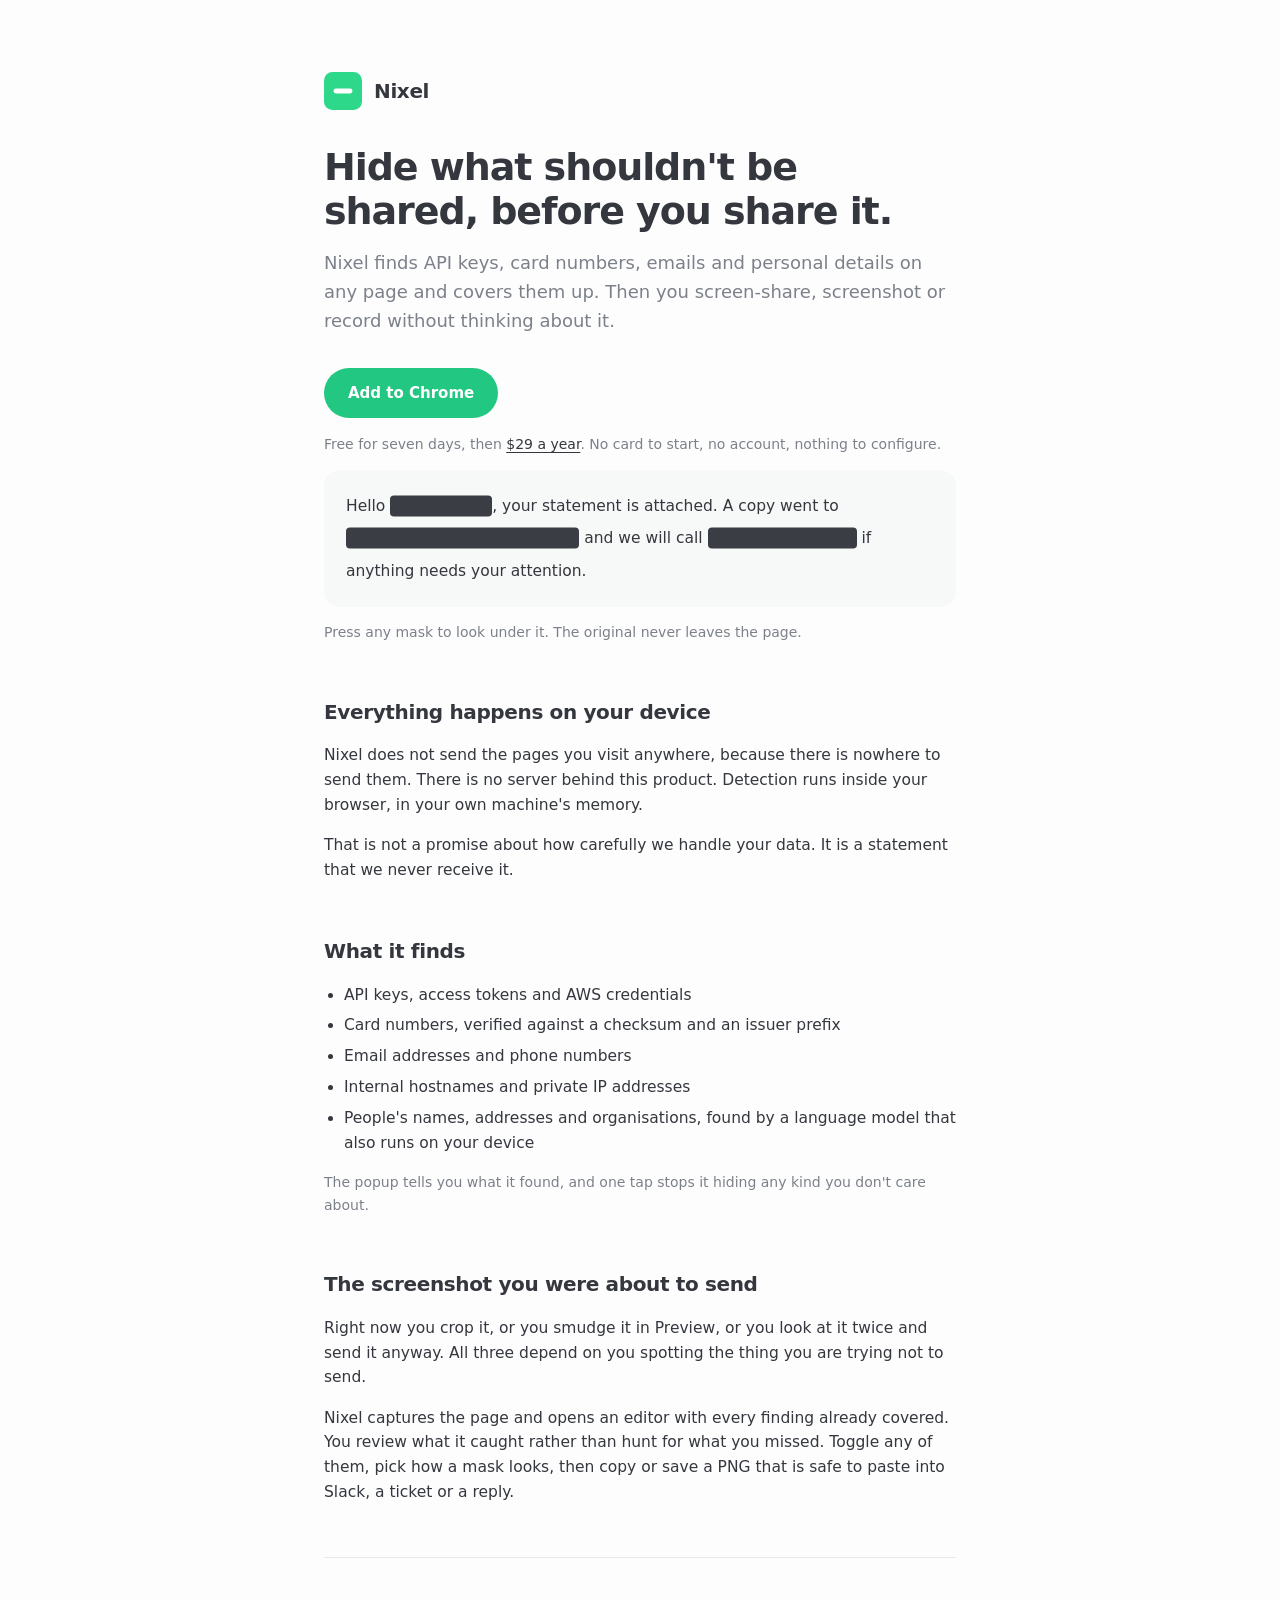
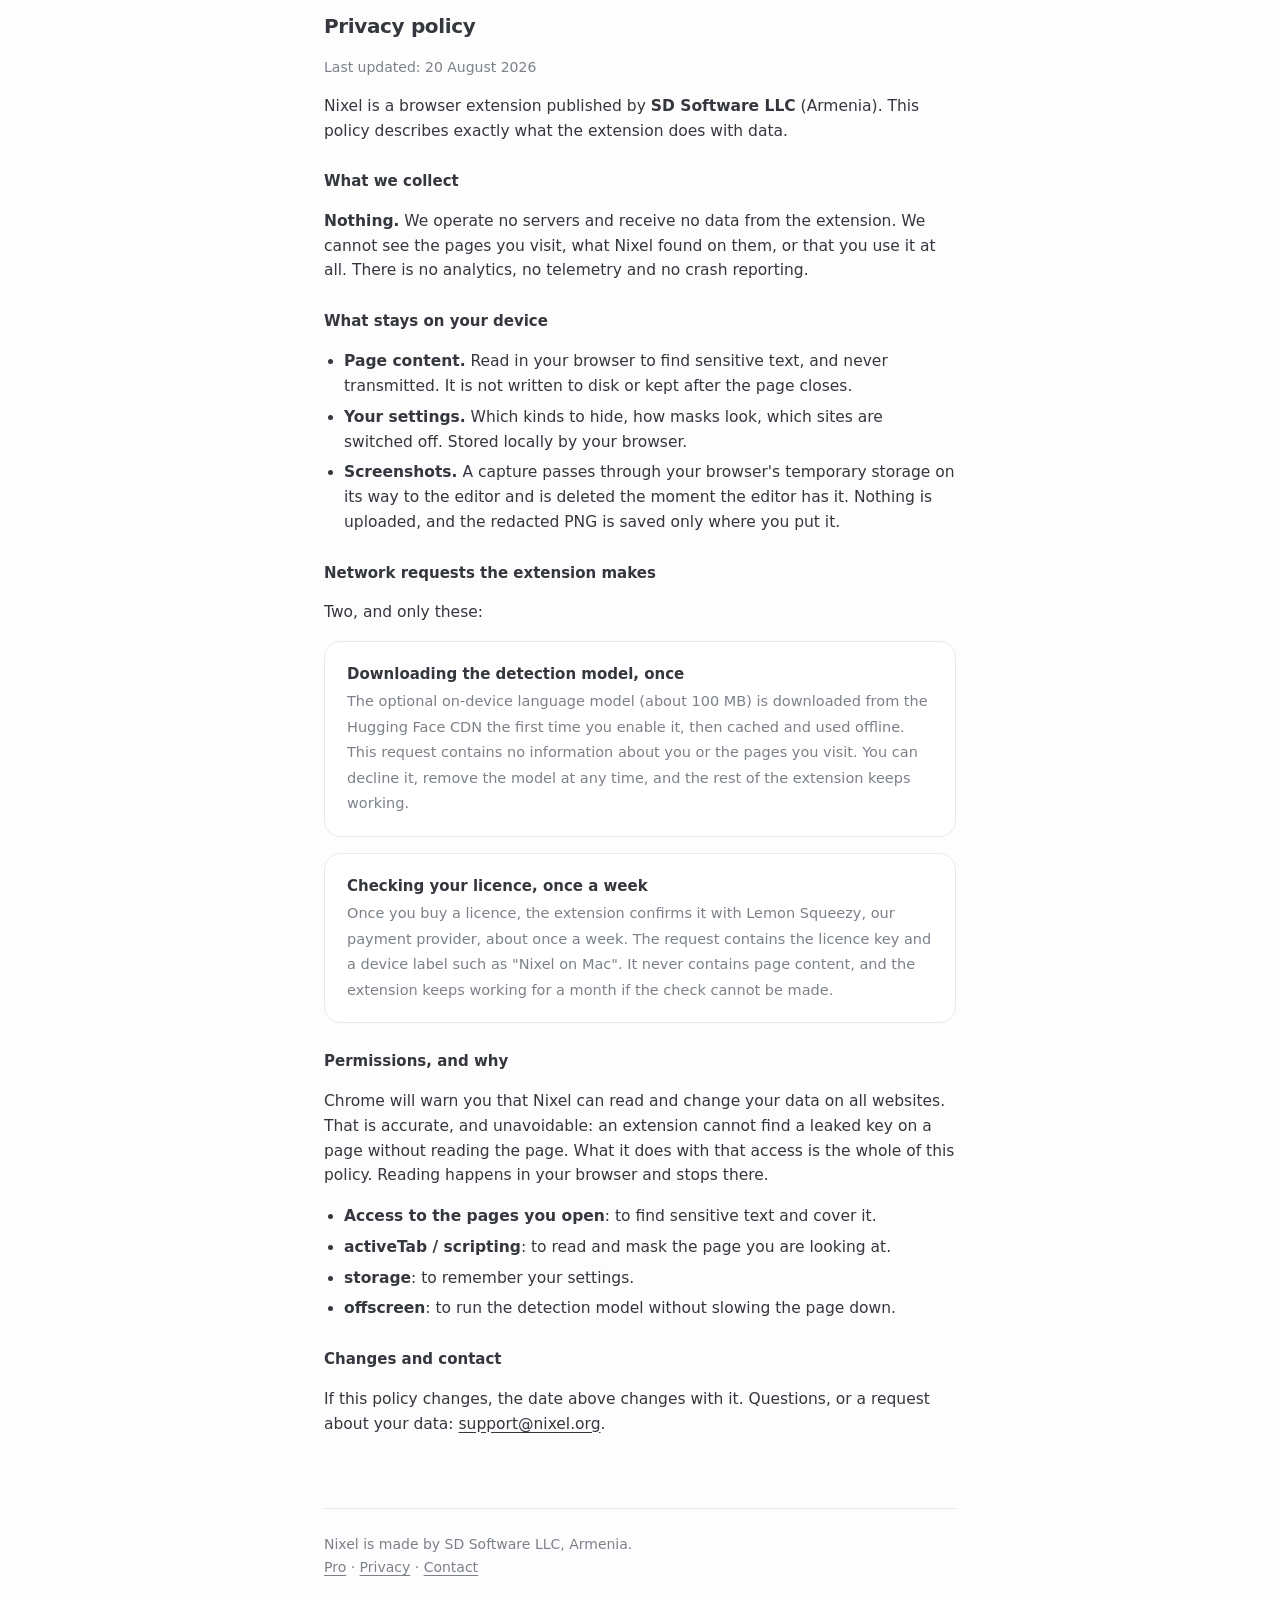
==== index.html @ b170f1ad "Replace the demo identity with values that cannot be anyone" ====
<!doctype html>
<html lang="en">
<head>
<meta charset="utf-8" />
<meta name="viewport" content="width=device-width, initial-scale=1" />
<title>Nixel: hide what shouldn't be shared</title>
<meta name="description" content="Nixel finds API keys, card numbers and personal details on any page and hides them before you share your screen. Everything runs on your own device." />
<link rel="icon" href="data:image/svg+xml,%3Csvg xmlns='http://www.w3.org/2000/svg' viewBox='0 0 1024 1024'%3E%3Crect width='1024' height='1024' rx='229' fill='%232ED88A'/%3E%3Crect x='256' y='446' width='512' height='133' rx='66' fill='%23FCFDFD'/%3E%3C/svg%3E" />
<style>
  :root {
    color-scheme: light dark;
    --page:#fdfdfe; --card:#fff; --inset:#f7f8f8; --text:#34373d; --muted:#7c8189;
    --hair:#e8e9eb; --green:#22c782; --mask:#3a3d44;
    --font:-apple-system,"SF Pro Text",system-ui,"Helvetica Neue",Helvetica,sans-serif;
  }
  @media (prefers-color-scheme: dark) {
    :root { --page:#1b1d21; --card:#22252a; --inset:#1b1e22; --text:#e9eaec;
            --muted:#9a9ea5; --hair:#383c42; --green:#2ed88a; --mask:#d9dbde; }
  }
  * { box-sizing: border-box; }
  body {
    margin:0; background:var(--page); color:var(--text); font-family:var(--font);
    -webkit-font-smoothing:antialiased; line-height:1.6;
  }
  .wrap { max-width:680px; margin:0 auto; padding:0 24px; }
  header { padding:72px 0 8px; display:flex; align-items:center; gap:12px; }
  header svg { width:38px; height:38px; display:block; }
  header b { font-size:20px; font-weight:600; letter-spacing:-.018em; }
  h1 { font-size:38px; line-height:1.15; font-weight:600; letter-spacing:-.028em;
       margin:28px 0 16px; text-wrap:balance; }
  .lede { font-size:18px; color:var(--muted); margin:0 0 32px; text-wrap:pretty; }
  h2 { font-size:20px; font-weight:600; letter-spacing:-.018em; margin:52px 0 14px; }
  h3 { font-size:15px; font-weight:600; margin:26px 0 6px; }
  p, li { font-size:15.5px; }
  ul { padding-left:20px; }
  li { margin:6px 0; }
  a { color:var(--text); text-underline-offset:3px; }
  .cta {
    display:inline-block; padding:13px 24px; border-radius:999px; background:var(--green);
    color:#fff; font-weight:600; font-size:15px; text-decoration:none;
  }
  .quiet { font-size:14px; color:var(--muted); }
  .demo {
    padding:20px 22px; border-radius:16px; background:var(--inset); font-size:15.5px;
    line-height:2.1; margin:8px 0 4px;
  }
  .m { position:relative; display:inline-block; }
  .m i { position:absolute; left:0; right:0; top:50%; height:1.35em;
         transform:translateY(-50%); border-radius:4px; background:var(--mask); }
  .card {
    border:1px solid var(--hair); border-radius:16px; padding:20px 22px; margin:16px 0;
    background:var(--card);
  }
  .card b { display:block; font-size:15px; font-weight:600; margin-bottom:2px; }
  .card span { font-size:14.5px; color:var(--muted); }
  footer { margin:72px 0 56px; padding-top:24px; border-top:1px solid var(--hair);
           font-size:14px; color:var(--muted); }
  footer a { color:var(--muted); }
  hr { border:0; border-top:1px solid var(--hair); margin:52px 0; }
</style>
</head>
<body>
<div class="wrap">

  <header>
    <svg viewBox="0 0 1024 1024" aria-hidden="true">
      <rect width="1024" height="1024" rx="229" fill="#2ED88A"/>
      <rect x="256" y="446" width="512" height="133" rx="66" fill="#FCFDFD"/>
    </svg>
    <b>Nixel</b>
  </header>

  <h1>Hide what shouldn't be shared, before you share it.</h1>
  <p class="lede">
    Nixel finds API keys, card numbers, emails and personal details on any page
    and covers them up. Then you screen-share, screenshot or record
    without thinking about it.
  </p>

  <p><a class="cta" href="#">Add to Chrome</a></p>
  <p class="quiet">
    Free for seven days, then <a href="/pro">$29 a year</a>. No card to start,
    no account, nothing to configure.
  </p>

  <div class="demo">
    Hello <span class="m">Helen Brandt<i></i></span>, your statement is attached.
    A copy went to <span class="m">h.brandt@acme-labs.example<i></i></span> and we
    will call <span class="m">+1 (415) 555-0137<i></i></span> if anything needs
    your attention.
  </div>
  <p class="quiet">Press any mask to look under it. The original never leaves the page.</p>

  <h2>Everything happens on your device</h2>
  <p>
    Nixel does not send the pages you visit anywhere, because there is nowhere to send them. There is no server behind
    this product. Detection runs inside your browser, in your own machine's memory.
  </p>
  <p>
    That is not a promise about how carefully we handle your data. It is a
    statement that we never receive it.
  </p>

  <h2>What it finds</h2>
  <ul>
    <li>API keys, access tokens and AWS credentials</li>
    <li>Card numbers, verified against a checksum and an issuer prefix</li>
    <li>Email addresses and phone numbers</li>
    <li>Internal hostnames and private IP addresses</li>
    <li>People's names, addresses and organisations, found by a language model that
        also runs on your device</li>
  </ul>
  <p class="quiet">
    The popup tells you what it found, and one tap stops it hiding any kind you
    don't care about.
  </p>

  <h2>The screenshot you were about to send</h2>
  <p>
    Right now you crop it, or you smudge it in Preview, or you look at it twice
    and send it anyway. All three depend on you spotting the thing you are trying
    not to send.
  </p>
  <p>
    Nixel captures the page and opens an editor with every finding already
    covered. You review what it caught rather than hunt for what you missed.
    Toggle any of them, pick how a mask looks, then copy or save a PNG that is
    safe to paste into Slack, a ticket or a reply.
  </p>

  <hr />

  <h2 id="privacy">Privacy policy</h2>
  <p class="quiet">Last updated: 20 August 2026</p>

  <p>
    Nixel is a browser extension published by <b>SD Software LLC</b> (Armenia).
    This policy describes exactly what the extension does with data.
  </p>

  <h3>What we collect</h3>
  <p><b>Nothing.</b> We operate no servers and receive no data from the extension.
  We cannot see the pages you visit, what Nixel found on them, or that you use it
  at all. There is no analytics, no telemetry and no crash reporting.</p>

  <h3>What stays on your device</h3>
  <ul>
    <li><b>Page content.</b> Read in your browser to find sensitive text, and
      never transmitted. It is not written to disk or kept after the page closes.</li>
    <li><b>Your settings.</b> Which kinds to hide, how masks look, which sites are
      switched off. Stored locally by your browser.</li>
    <li><b>Screenshots.</b> A capture passes through your browser's temporary
      storage on its way to the editor and is deleted the moment the editor has
      it. Nothing is uploaded, and the redacted PNG is saved only where you
      put it.</li>
  </ul>

  <h3>Network requests the extension makes</h3>
  <p>Two, and only these:</p>
  <div class="card">
    <b>Downloading the detection model, once</b>
    <span>
      The optional on-device language model (about 100 MB) is downloaded from the
      Hugging Face CDN the first time you enable it, then cached and used offline.
      This request contains no information about you or the pages you visit. You
      can decline it, remove the model at any time, and the rest of the extension
      keeps working.
    </span>
  </div>

  <div class="card">
    <b>Checking your licence, once a week</b>
    <span>
      Once you buy a licence, the extension confirms it with Lemon Squeezy, our
      payment provider, about once a week. The request contains the licence key
      and a device label such as "Nixel on Mac". It never contains page content,
      and the extension keeps working for a month if the check cannot be made.
    </span>
  </div>

  <h3>Permissions, and why</h3>
  <p>
    Chrome will warn you that Nixel can read and change your data on all
    websites. That is accurate, and unavoidable: an extension cannot find a
    leaked key on a page without reading the page. What it does with that access
    is the whole of this policy. Reading happens in your browser and stops there.
  </p>
  <ul>
    <li><b>Access to the pages you open</b>: to find sensitive text and cover it.</li>
    <li><b>activeTab / scripting</b>: to read and mask the page you are looking at.</li>
    <li><b>storage</b>: to remember your settings.</li>
    <li><b>offscreen</b>: to run the detection model without slowing the page down.</li>
  </ul>

  <h3>Changes and contact</h3>
  <p>
    If this policy changes, the date above changes with it. Questions, or a
    request about your data:
    <a href="mailto:support@nixel.org">support@nixel.org</a>.
  </p>

  <footer>
    Nixel is made by SD Software LLC, Armenia.<br />
    <a href="/pro">Pro</a> · <a href="#privacy">Privacy</a> · <a href="mailto:support@nixel.org">Contact</a>
  </footer>

</div>
</body>
</html>
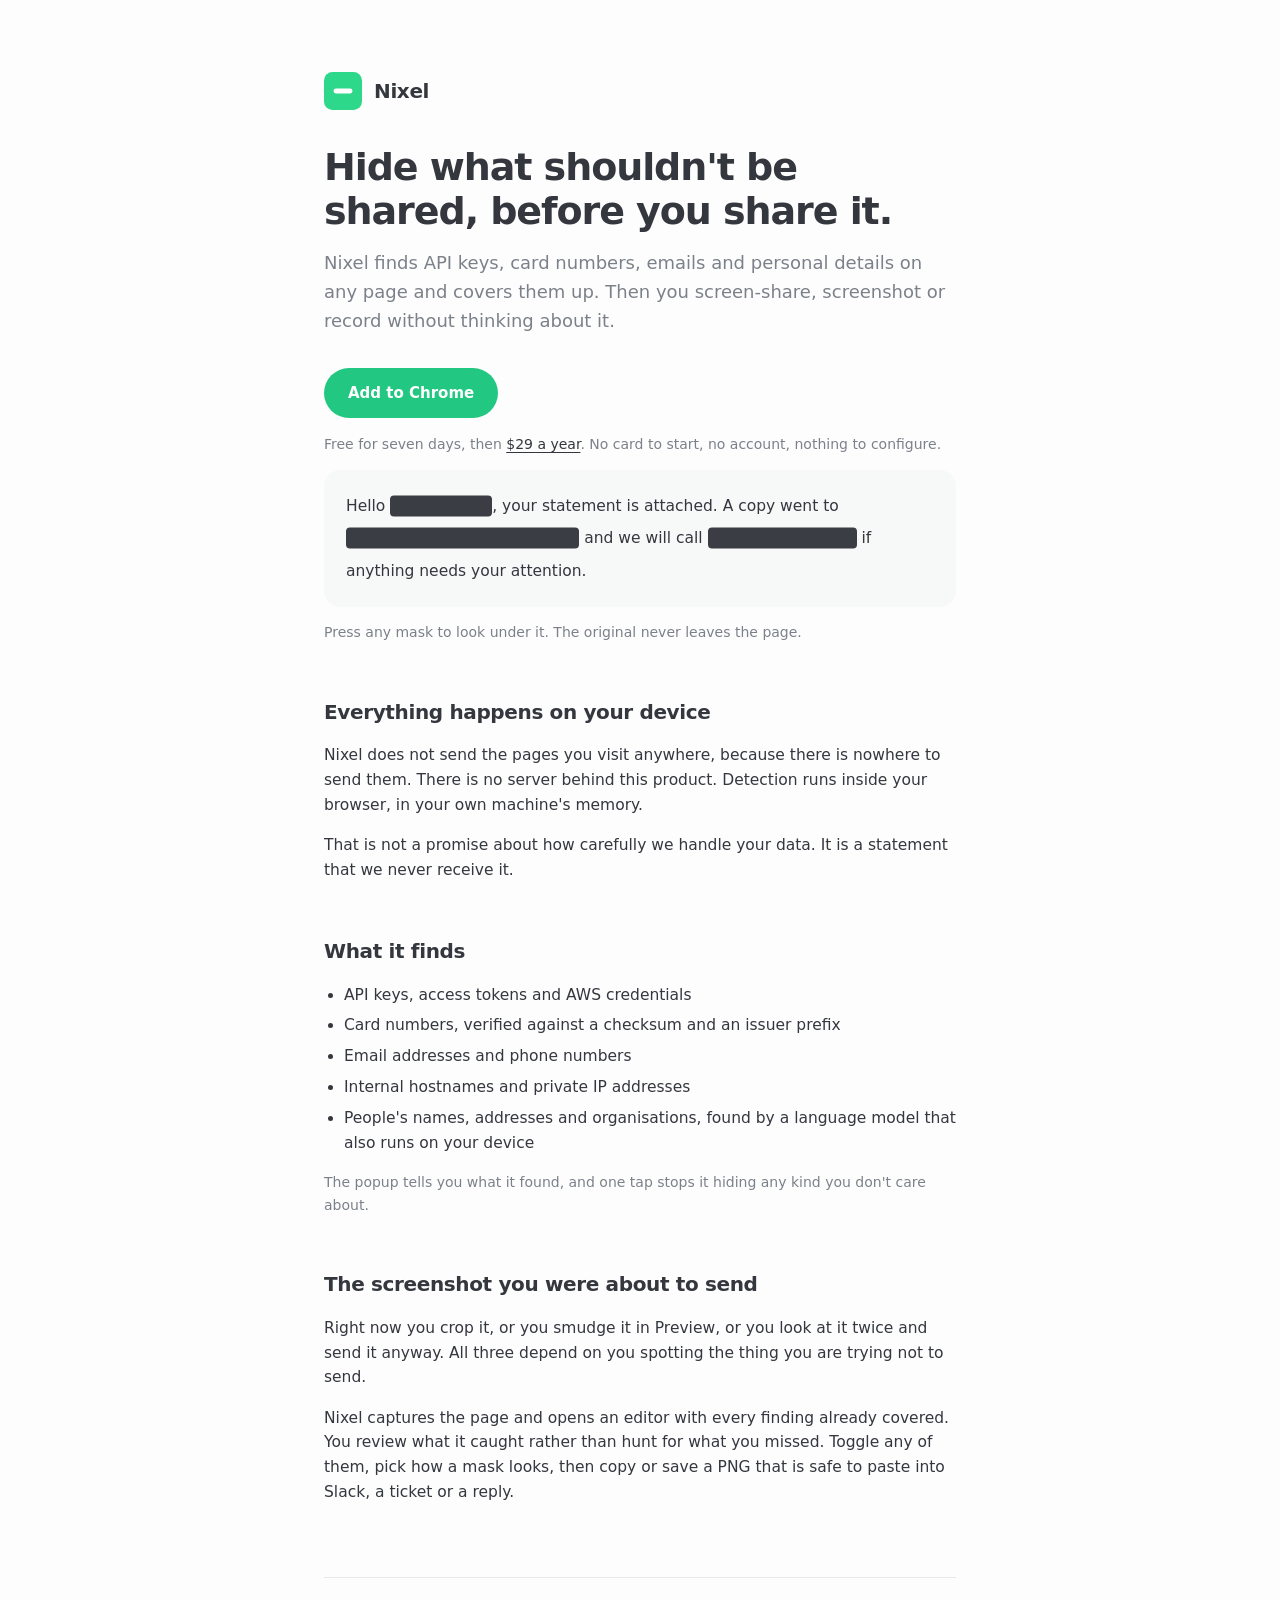
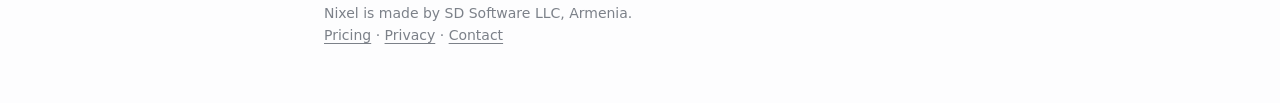
==== commit 4c622527: "Rewrite privacy policy for GDPR, link /privacy everywhere" ====
--- a/index.html
+++ b/index.html
@@ -30,7 +30,6 @@
        margin:28px 0 16px; text-wrap:balance; }
   .lede { font-size:18px; color:var(--muted); margin:0 0 32px; text-wrap:pretty; }
   h2 { font-size:20px; font-weight:600; letter-spacing:-.018em; margin:52px 0 14px; }
-  h3 { font-size:15px; font-weight:600; margin:26px 0 6px; }
   p, li { font-size:15.5px; }
   ul { padding-left:20px; }
   li { margin:6px 0; }
@@ -47,16 +46,9 @@
   .m { position:relative; display:inline-block; }
   .m i { position:absolute; left:0; right:0; top:50%; height:1.35em;
          transform:translateY(-50%); border-radius:4px; background:var(--mask); }
-  .card {
-    border:1px solid var(--hair); border-radius:16px; padding:20px 22px; margin:16px 0;
-    background:var(--card);
-  }
-  .card b { display:block; font-size:15px; font-weight:600; margin-bottom:2px; }
-  .card span { font-size:14.5px; color:var(--muted); }
   footer { margin:72px 0 56px; padding-top:24px; border-top:1px solid var(--hair);
            font-size:14px; color:var(--muted); }
   footer a { color:var(--muted); }
-  hr { border:0; border-top:1px solid var(--hair); margin:52px 0; }
 </style>
 </head>
 <body>
@@ -128,80 +120,9 @@
     safe to paste into Slack, a ticket or a reply.
   </p>
 
-  <hr />
-
-  <h2 id="privacy">Privacy policy</h2>
-  <p class="quiet">Last updated: 20 August 2026</p>
-
-  <p>
-    Nixel is a browser extension published by <b>SD Software LLC</b> (Armenia).
-    This policy describes exactly what the extension does with data.
-  </p>
-
-  <h3>What we collect</h3>
-  <p><b>Nothing.</b> We operate no servers and receive no data from the extension.
-  We cannot see the pages you visit, what Nixel found on them, or that you use it
-  at all. There is no analytics, no telemetry and no crash reporting.</p>
-
-  <h3>What stays on your device</h3>
-  <ul>
-    <li><b>Page content.</b> Read in your browser to find sensitive text, and
-      never transmitted. It is not written to disk or kept after the page closes.</li>
-    <li><b>Your settings.</b> Which kinds to hide, how masks look, which sites are
-      switched off. Stored locally by your browser.</li>
-    <li><b>Screenshots.</b> A capture passes through your browser's temporary
-      storage on its way to the editor and is deleted the moment the editor has
-      it. Nothing is uploaded, and the redacted PNG is saved only where you
-      put it.</li>
-  </ul>
-
-  <h3>Network requests the extension makes</h3>
-  <p>Two, and only these:</p>
-  <div class="card">
-    <b>Downloading the detection model, once</b>
-    <span>
-      The optional on-device language model (about 100 MB) is downloaded from the
-      Hugging Face CDN the first time you enable it, then cached and used offline.
-      This request contains no information about you or the pages you visit. You
-      can decline it, remove the model at any time, and the rest of the extension
-      keeps working.
-    </span>
-  </div>
-
-  <div class="card">
-    <b>Checking your licence, once a week</b>
-    <span>
-      Once you buy a licence, the extension confirms it with Lemon Squeezy, our
-      payment provider, about once a week. The request contains the licence key
-      and a device label such as "Nixel on Mac". It never contains page content,
-      and the extension keeps working for a month if the check cannot be made.
-    </span>
-  </div>
-
-  <h3>Permissions, and why</h3>
-  <p>
-    Chrome will warn you that Nixel can read and change your data on all
-    websites. That is accurate, and unavoidable: an extension cannot find a
-    leaked key on a page without reading the page. What it does with that access
-    is the whole of this policy. Reading happens in your browser and stops there.
-  </p>
-  <ul>
-    <li><b>Access to the pages you open</b>: to find sensitive text and cover it.</li>
-    <li><b>activeTab / scripting</b>: to read and mask the page you are looking at.</li>
-    <li><b>storage</b>: to remember your settings.</li>
-    <li><b>offscreen</b>: to run the detection model without slowing the page down.</li>
-  </ul>
-
-  <h3>Changes and contact</h3>
-  <p>
-    If this policy changes, the date above changes with it. Questions, or a
-    request about your data:
-    <a href="mailto:support@nixel.org">support@nixel.org</a>.
-  </p>
-
   <footer>
     Nixel is made by SD Software LLC, Armenia.<br />
-    <a href="/pro">Pro</a> · <a href="#privacy">Privacy</a> · <a href="mailto:support@nixel.org">Contact</a>
+    <a href="/pro">Pricing</a> · <a href="/privacy">Privacy</a> · <a href="mailto:support@nixel.org">Contact</a>
   </footer>
 
 </div>
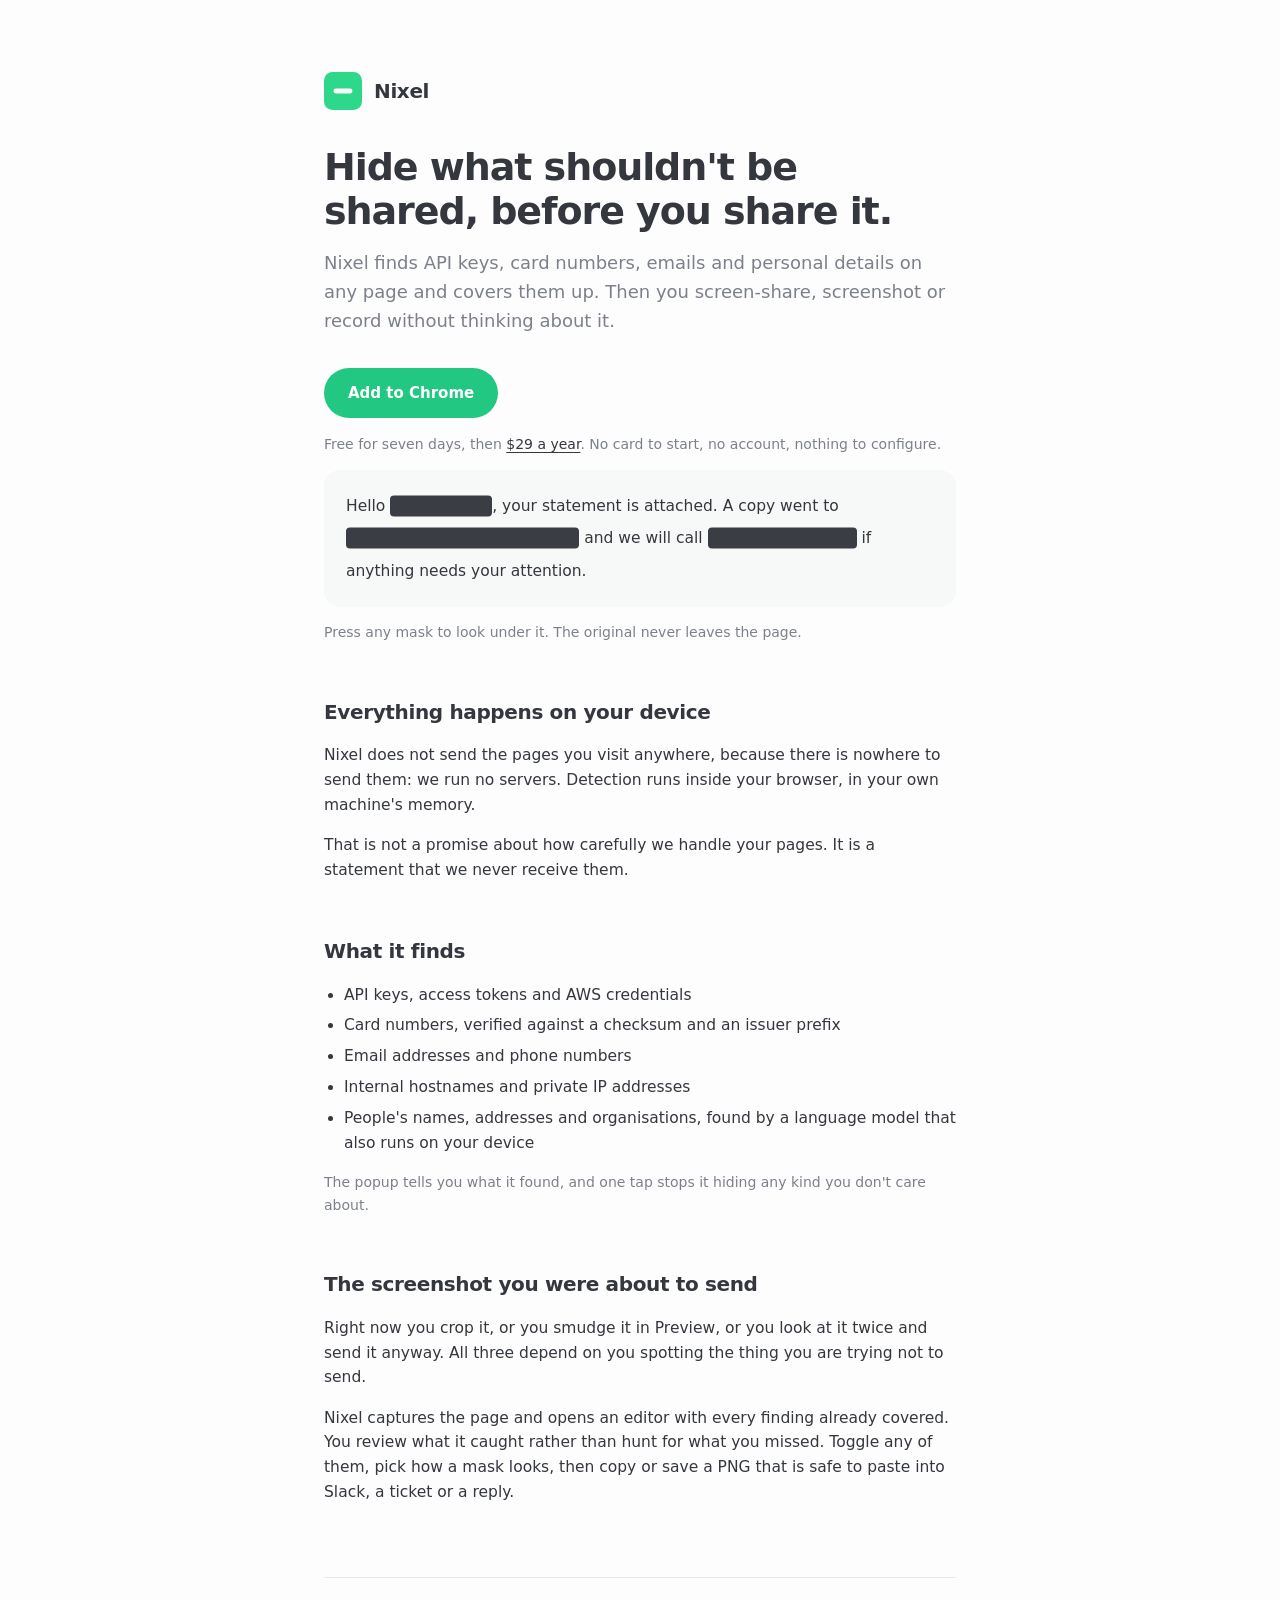
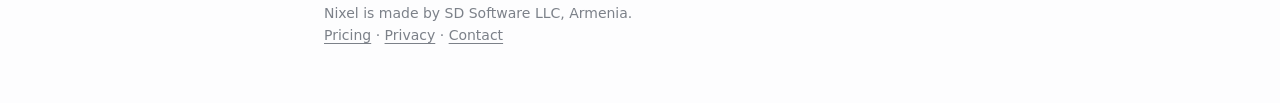
==== commit a535bfce: "Say what the no-server claim actually covers" ====
--- a/index.html
+++ b/index.html
@@ -43,9 +43,13 @@
     padding:20px 22px; border-radius:16px; background:var(--inset); font-size:15.5px;
     line-height:2.1; margin:8px 0 4px;
   }
-  .m { position:relative; display:inline-block; }
+  .m { position:relative; display:inline-block; cursor:pointer; border-radius:4px; }
   .m i { position:absolute; left:0; right:0; top:50%; height:1.35em;
-         transform:translateY(-50%); border-radius:4px; background:var(--mask); }
+         transform:translateY(-50%); border-radius:4px; background:var(--mask);
+         transition:opacity .18s; }
+  .m.open i { opacity:0; }
+  .m.open { box-shadow:0 1px 0 var(--green); }
+  .m:focus-visible { outline:2px solid var(--green); outline-offset:2px; }
   footer { margin:72px 0 56px; padding-top:24px; border-top:1px solid var(--hair);
            font-size:14px; color:var(--muted); }
   footer a { color:var(--muted); }
@@ -85,12 +89,13 @@
 
   <h2>Everything happens on your device</h2>
   <p>
-    Nixel does not send the pages you visit anywhere, because there is nowhere to send them. There is no server behind
-    this product. Detection runs inside your browser, in your own machine's memory.
+    Nixel does not send the pages you visit anywhere, because there is nowhere
+    to send them: we run no servers. Detection runs inside your browser, in your
+    own machine's memory.
   </p>
   <p>
-    That is not a promise about how carefully we handle your data. It is a
-    statement that we never receive it.
+    That is not a promise about how carefully we handle your pages. It is a
+    statement that we never receive them.
   </p>
 
   <h2>What it finds</h2>
@@ -126,5 +131,18 @@
   </footer>
 
 </div>
+<script>
+  // Press a mask to look under it, press again to cover it back up.
+  for (const m of document.querySelectorAll('.m')) {
+    m.tabIndex = 0;
+    m.setAttribute('role', 'button');
+    m.setAttribute('aria-pressed', 'false');
+    const flip = () => m.setAttribute('aria-pressed', m.classList.toggle('open'));
+    m.addEventListener('click', flip);
+    m.addEventListener('keydown', (e) => {
+      if (e.key === 'Enter' || e.key === ' ') { e.preventDefault(); flip(); }
+    });
+  }
+</script>
 </body>
 </html>
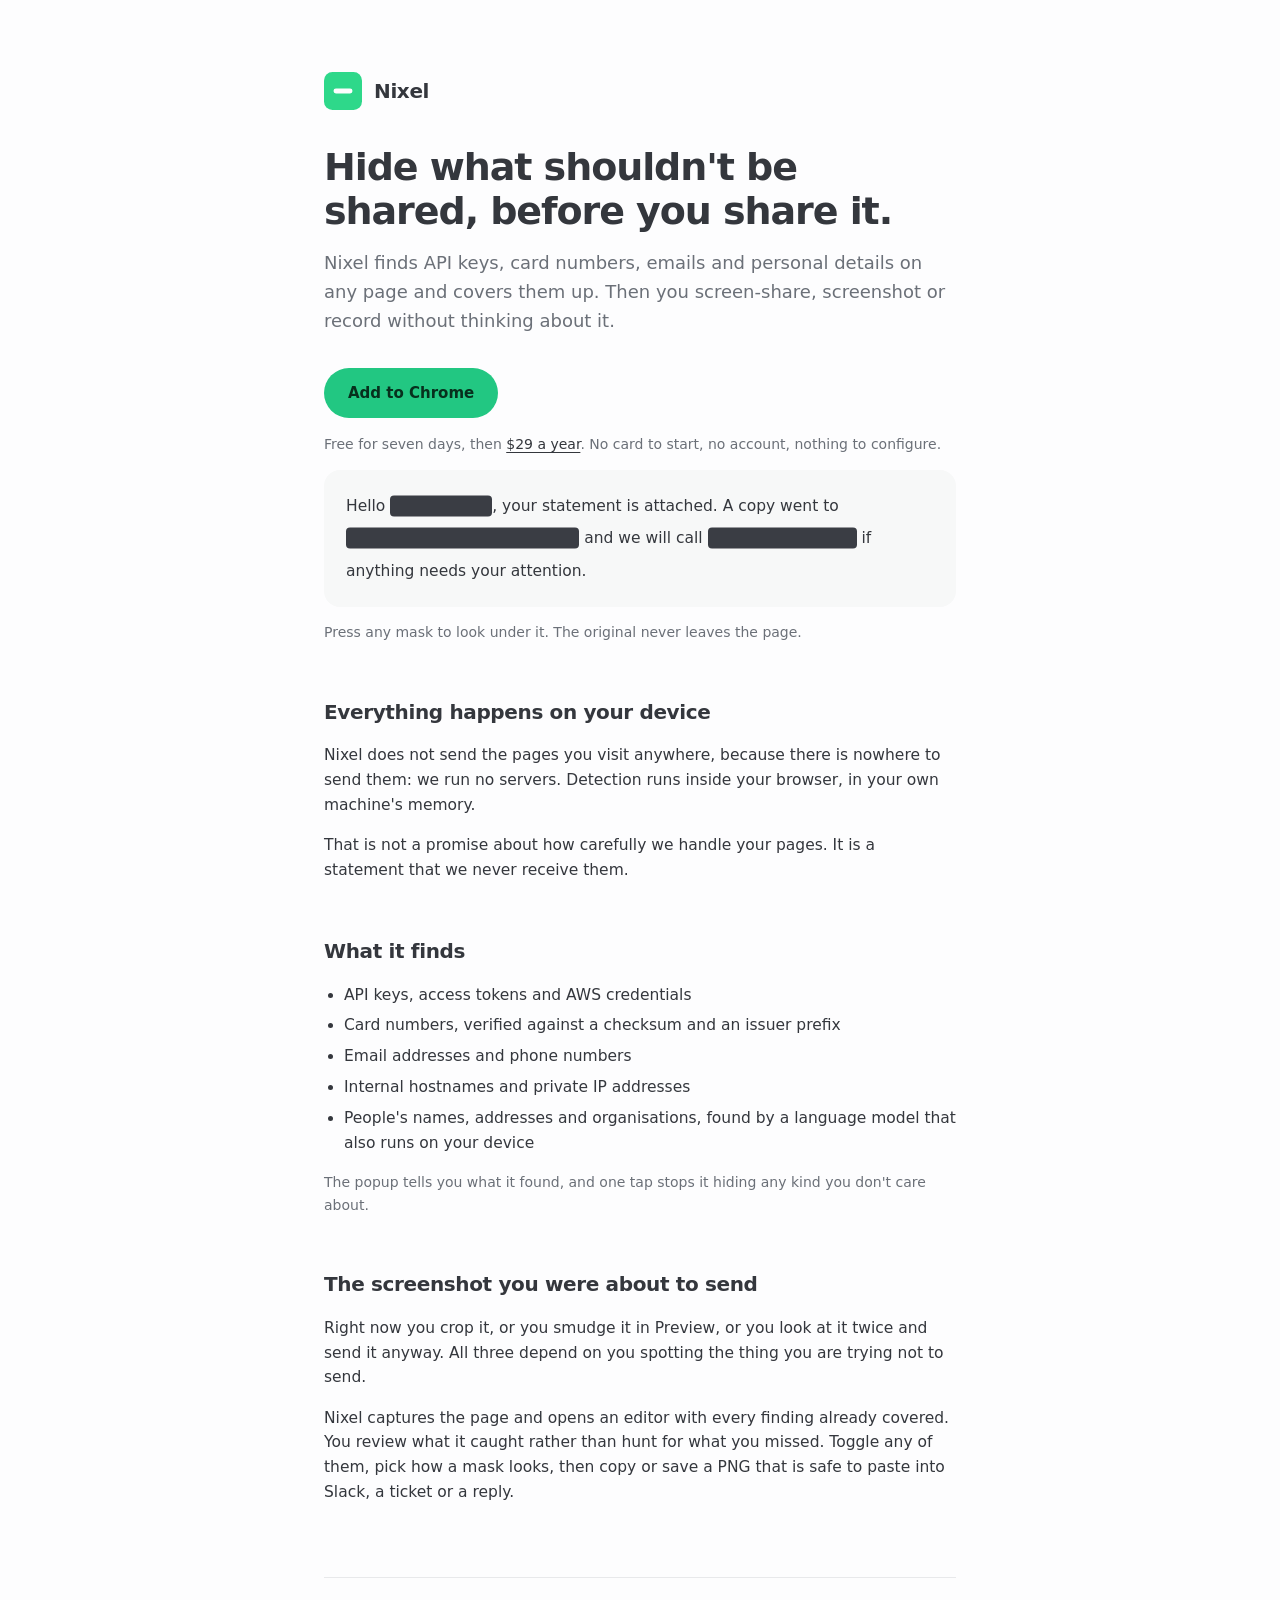
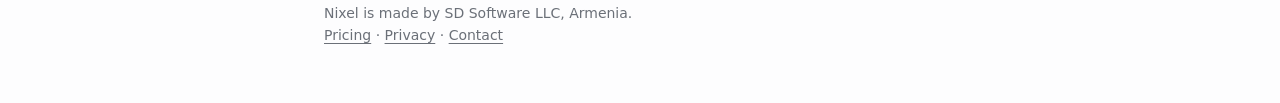
==== commit 4dc46cc8: "Raise text contrast to WCAG AA" ====
--- a/index.html
+++ b/index.html
@@ -9,7 +9,7 @@
 <style>
   :root {
     color-scheme: light dark;
-    --page:#fdfdfe; --card:#fff; --inset:#f7f8f8; --text:#34373d; --muted:#7c8189;
+    --page:#fdfdfe; --card:#fff; --inset:#f7f8f8; --text:#34373d; --muted:#6b7078;
     --hair:#e8e9eb; --green:#22c782; --mask:#3a3d44;
     --font:-apple-system,"SF Pro Text",system-ui,"Helvetica Neue",Helvetica,sans-serif;
   }
@@ -36,7 +36,7 @@
   a { color:var(--text); text-underline-offset:3px; }
   .cta {
     display:inline-block; padding:13px 24px; border-radius:999px; background:var(--green);
-    color:#fff; font-weight:600; font-size:15px; text-decoration:none;
+    color:#07301d; font-weight:600; font-size:15px; text-decoration:none;
   }
   .quiet { font-size:14px; color:var(--muted); }
   .demo {
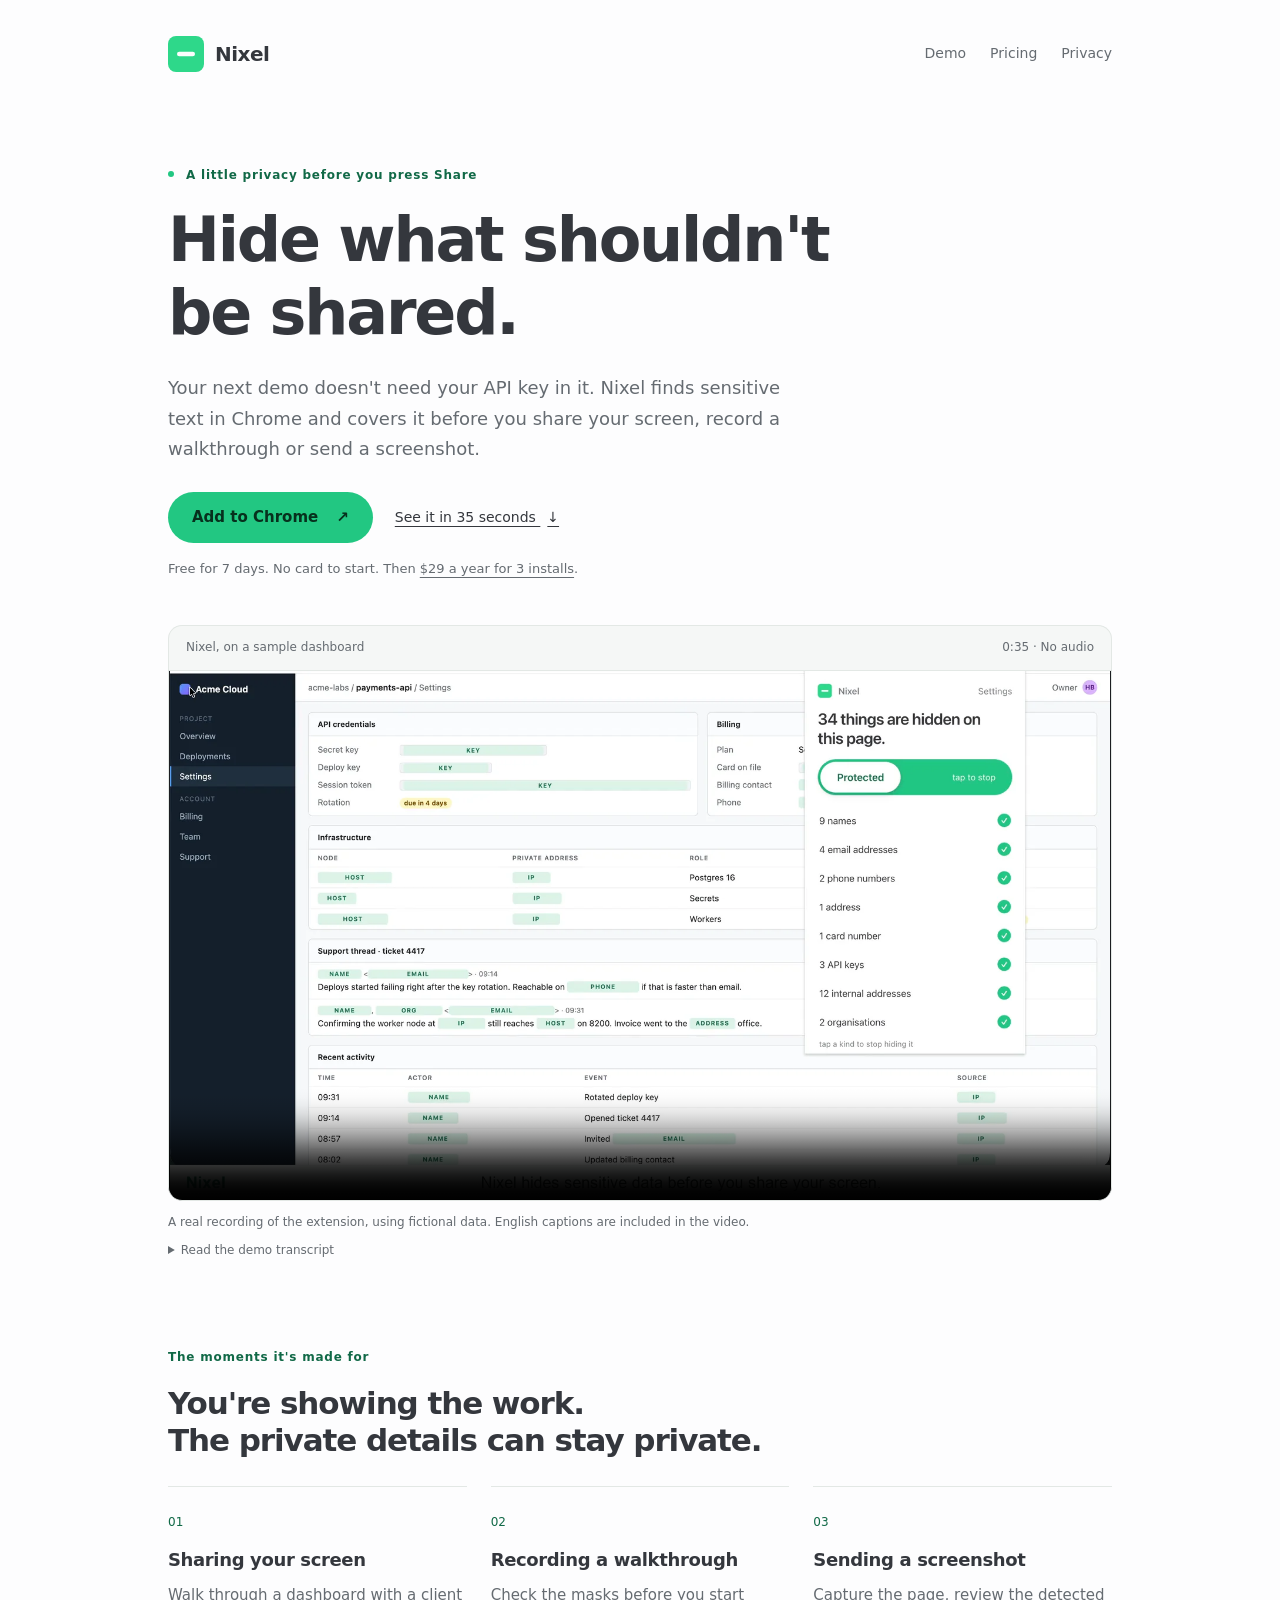
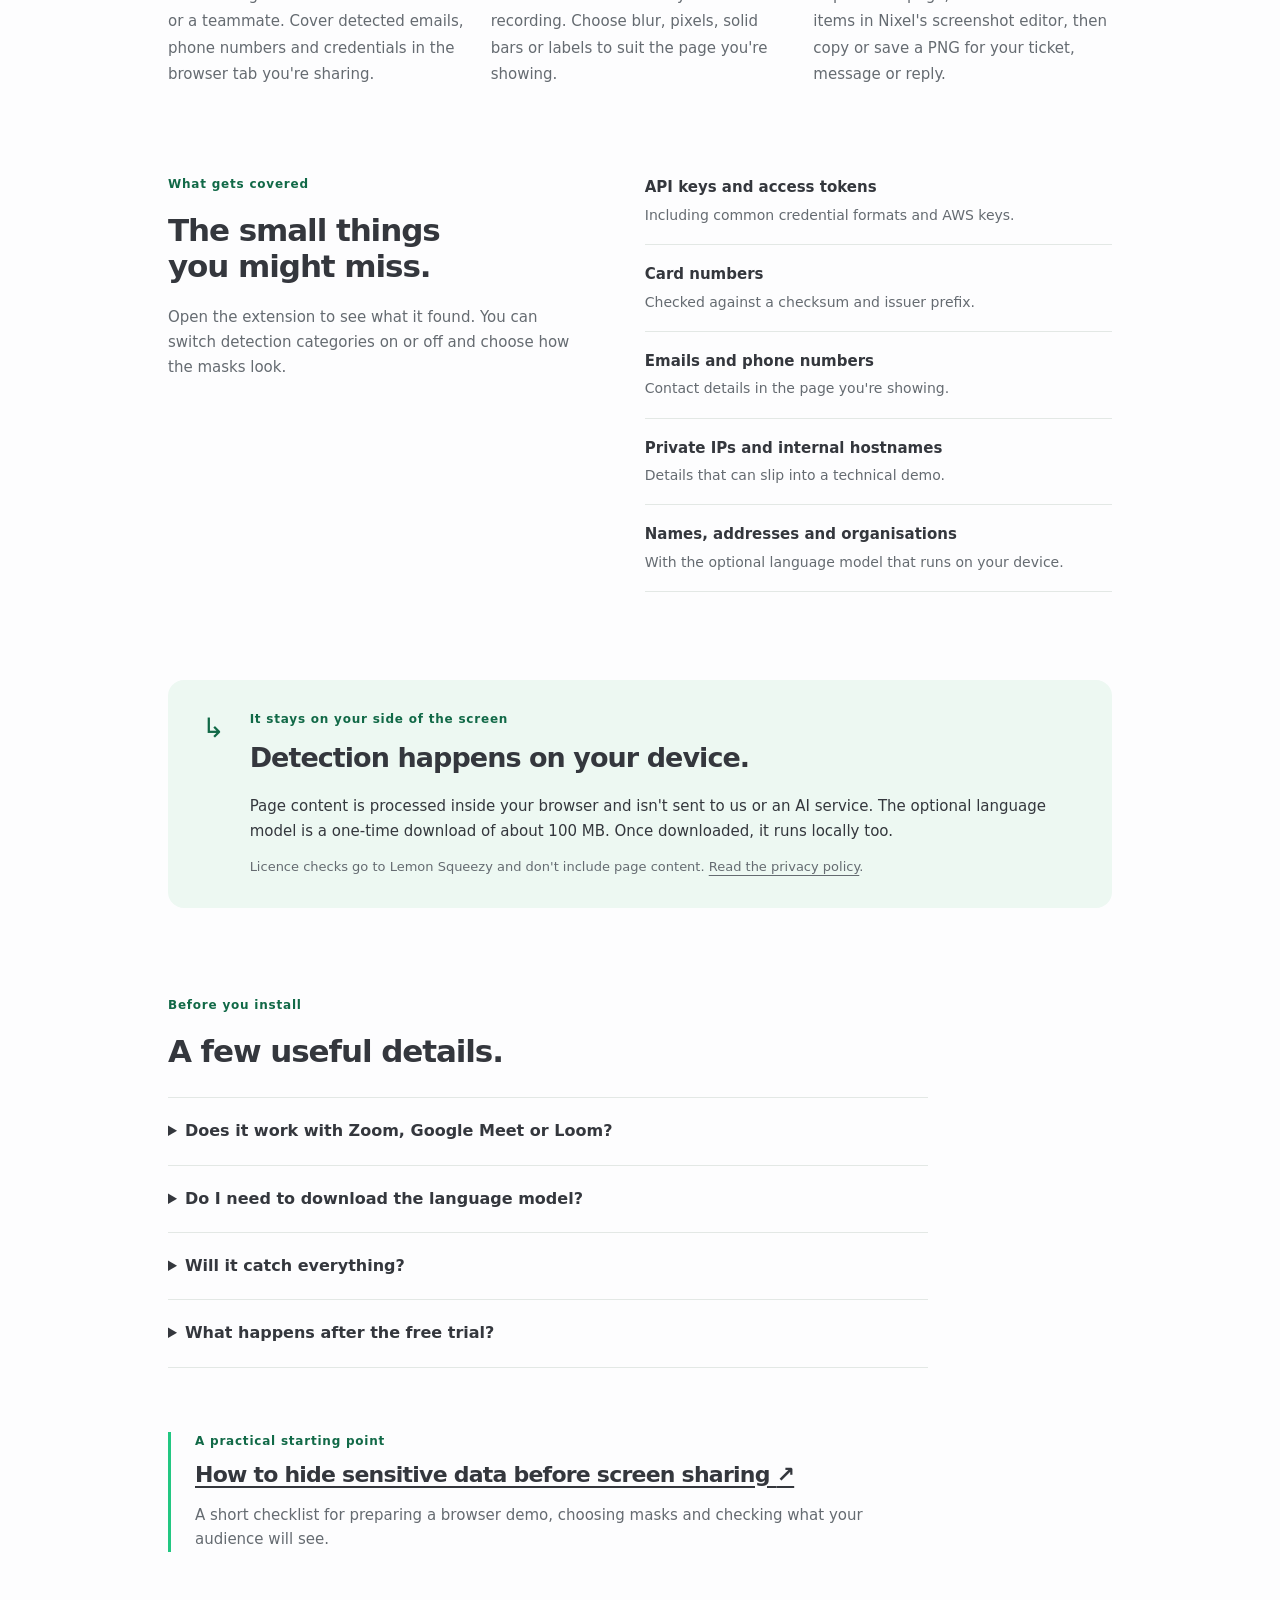
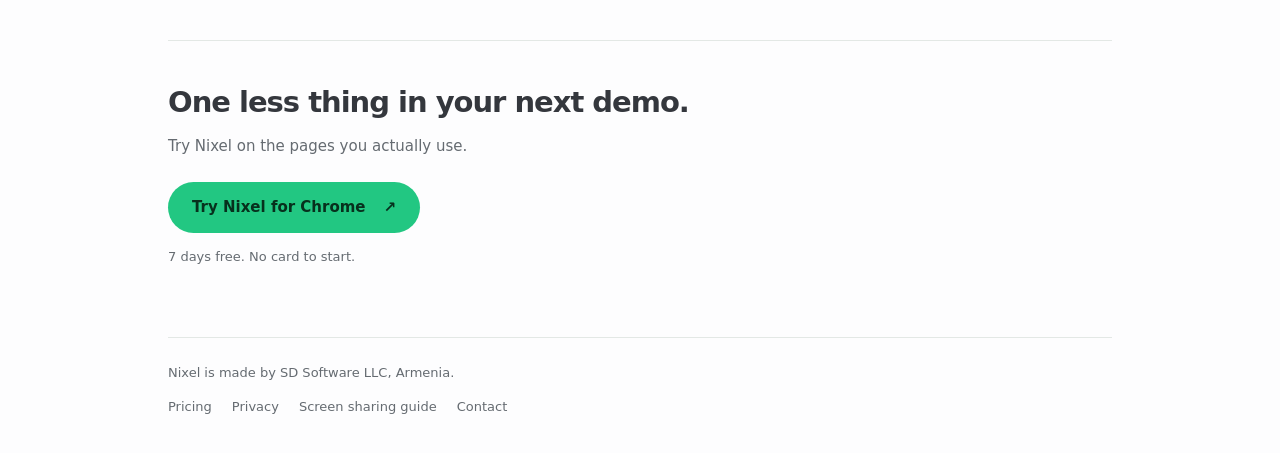
==== commit 37a831ec: "Update Nixel site with real demo, working install links and sharing guide" ====
--- a/index.html
+++ b/index.html
@@ -1,148 +1,82 @@
 <!doctype html>
 <html lang="en">
 <head>
-<meta charset="utf-8" />
-<meta name="viewport" content="width=device-width, initial-scale=1" />
-<title>Nixel: hide what shouldn't be shared</title>
-<meta name="description" content="Nixel finds API keys, card numbers and personal details on any page and hides them before you share your screen. Everything runs on your own device." />
-<link rel="icon" href="data:image/svg+xml,%3Csvg xmlns='http://www.w3.org/2000/svg' viewBox='0 0 1024 1024'%3E%3Crect width='1024' height='1024' rx='229' fill='%232ED88A'/%3E%3Crect x='256' y='446' width='512' height='133' rx='66' fill='%23FCFDFD'/%3E%3C/svg%3E" />
-<style>
-  :root {
-    color-scheme: light dark;
-    --page:#fdfdfe; --card:#fff; --inset:#f7f8f8; --text:#34373d; --muted:#6b7078;
-    --hair:#e8e9eb; --green:#22c782; --mask:#3a3d44;
-    --font:-apple-system,"SF Pro Text",system-ui,"Helvetica Neue",Helvetica,sans-serif;
-  }
-  @media (prefers-color-scheme: dark) {
-    :root { --page:#1b1d21; --card:#22252a; --inset:#1b1e22; --text:#e9eaec;
-            --muted:#9a9ea5; --hair:#383c42; --green:#2ed88a; --mask:#d9dbde; }
-  }
-  * { box-sizing: border-box; }
-  body {
-    margin:0; background:var(--page); color:var(--text); font-family:var(--font);
-    -webkit-font-smoothing:antialiased; line-height:1.6;
-  }
-  .wrap { max-width:680px; margin:0 auto; padding:0 24px; }
-  header { padding:72px 0 8px; display:flex; align-items:center; gap:12px; }
-  header svg { width:38px; height:38px; display:block; }
-  header b { font-size:20px; font-weight:600; letter-spacing:-.018em; }
-  h1 { font-size:38px; line-height:1.15; font-weight:600; letter-spacing:-.028em;
-       margin:28px 0 16px; text-wrap:balance; }
-  .lede { font-size:18px; color:var(--muted); margin:0 0 32px; text-wrap:pretty; }
-  h2 { font-size:20px; font-weight:600; letter-spacing:-.018em; margin:52px 0 14px; }
-  p, li { font-size:15.5px; }
-  ul { padding-left:20px; }
-  li { margin:6px 0; }
-  a { color:var(--text); text-underline-offset:3px; }
-  .cta {
-    display:inline-block; padding:13px 24px; border-radius:999px; background:var(--green);
-    color:#07301d; font-weight:600; font-size:15px; text-decoration:none;
-  }
-  .quiet { font-size:14px; color:var(--muted); }
-  .demo {
-    padding:20px 22px; border-radius:16px; background:var(--inset); font-size:15.5px;
-    line-height:2.1; margin:8px 0 4px;
-  }
-  .m { position:relative; display:inline-block; cursor:pointer; border-radius:4px; }
-  .m i { position:absolute; left:0; right:0; top:50%; height:1.35em;
-         transform:translateY(-50%); border-radius:4px; background:var(--mask);
-         transition:opacity .18s; }
-  .m.open i { opacity:0; }
-  .m.open { box-shadow:0 1px 0 var(--green); }
-  .m:focus-visible { outline:2px solid var(--green); outline-offset:2px; }
-  footer { margin:72px 0 56px; padding-top:24px; border-top:1px solid var(--hair);
-           font-size:14px; color:var(--muted); }
-  footer a { color:var(--muted); }
-</style>
+  <meta charset="utf-8" />
+  <meta name="viewport" content="width=device-width, initial-scale=1" />
+  <title>Nixel: hide sensitive data before screen sharing</title>
+  <meta name="description" content="Hide API keys, emails and personal details in Chrome before screen sharing or taking screenshots. Nixel detects sensitive text locally. Try it free for 7 days." />
+  <link rel="canonical" href="https://nixel.org/" />
+  <meta name="theme-color" content="#fdfdfe" />
+  <meta property="og:type" content="website" />
+  <meta property="og:site_name" content="Nixel" />
+  <meta property="og:title" content="Hide what shouldn't be shared. Nixel for Chrome." />
+  <meta property="og:description" content="API keys, emails and personal details, covered before your next screen share. Detection happens on your device." />
+  <meta property="og:url" content="https://nixel.org/" />
+  <meta property="og:image" content="https://nixel.org/assets/nixel-social.png" />
+  <meta property="og:image:width" content="1200" />
+  <meta property="og:image:height" content="630" />
+  <meta property="og:image:alt" content="Nixel for Chrome. Hide sensitive data before you share your screen." />
+  <meta name="twitter:card" content="summary_large_image" />
+  <link rel="icon" href="/assets/favicon.svg" type="image/svg+xml" />
+  <link rel="stylesheet" href="/assets/site.css" />
 </head>
 <body>
-<div class="wrap">
-
-  <header>
-    <svg viewBox="0 0 1024 1024" aria-hidden="true">
-      <rect width="1024" height="1024" rx="229" fill="#2ED88A"/>
-      <rect x="256" y="446" width="512" height="133" rx="66" fill="#FCFDFD"/>
-    </svg>
-    <b>Nixel</b>
-  </header>
-
-  <h1>Hide what shouldn't be shared, before you share it.</h1>
-  <p class="lede">
-    Nixel finds API keys, card numbers, emails and personal details on any page
-    and covers them up. Then you screen-share, screenshot or record
-    without thinking about it.
-  </p>
-
-  <p><a class="cta" href="#">Add to Chrome</a></p>
-  <p class="quiet">
-    Free for seven days, then <a href="/pro">$29 a year</a>. No card to start,
-    no account, nothing to configure.
-  </p>
-
-  <div class="demo">
-    Hello <span class="m">Helen Brandt<i></i></span>, your statement is attached.
-    A copy went to <span class="m">h.brandt@acme-labs.example<i></i></span> and we
-    will call <span class="m">+1 (415) 555-0137<i></i></span> if anything needs
-    your attention.
+  <a class="skip" href="#main">Skip to content</a>
+  <div class="wrap">
+    <header class="site-header">
+      <a class="brand" href="/" aria-label="Nixel home"><img src="/assets/favicon.svg" alt="" width="36" height="36" /><b>Nixel</b></a>
+      <nav aria-label="Main navigation"><a href="#demo">Demo</a><a href="/pro">Pricing</a><a href="/privacy">Privacy</a></nav>
+    </header>
+    <main id="main">
+      <section class="hero" aria-labelledby="hero-title">
+        <p class="eyebrow"><span aria-hidden="true"></span> A little privacy before you press Share</p>
+        <h1 id="hero-title">Hide what shouldn't<br class="desktop-break" /> be shared.</h1>
+        <p class="lede">Your next demo doesn't need your API key in it. Nixel finds sensitive text in Chrome and covers it before you share your screen, record a walkthrough or send a screenshot.</p>
+        <div class="actions"><a class="cta" href="https://chromewebstore.google.com/detail/nixel/mhdpmmbcnoakhpaemgpnomjpgklbdapk">Add to Chrome <span aria-hidden="true">↗</span></a><a class="text-link" href="#demo">See it in 35 seconds <span aria-hidden="true">↓</span></a></div>
+        <p class="quiet">Free for 7 days. No card to start. Then <a href="/pro">$29 a year for 3 installs</a>.</p>
+      </section>
+      <figure class="video-demo" id="demo">
+        <div class="video-topline"><span>Nixel, on a sample dashboard</span><span>0:35 · No audio</span></div>
+        <video controls playsinline preload="metadata" poster="/assets/demo-poster.webp" width="1600" height="900" aria-label="Nixel demo: changing mask styles, toggling name detection and reviewing a screenshot" aria-describedby="demo-caption">
+          <source src="/assets/nixel-demo.mp4" type="video/mp4" />
+          <p><a href="/assets/nixel-demo.mp4">Watch or download the Nixel demo</a>.</p>
+        </video>
+        <figcaption id="demo-caption">A real recording of the extension, using fictional data. English captions are included in the video.</figcaption>
+      </figure>
+      <details class="transcript"><summary>Read the demo transcript</summary><p>Nixel hides sensitive data before you share your screen. Choose blur, pixels, solid bars or labels. Turn name masking off while keeping the other masks, then turn it back on. Open the screenshot editor and review the masks before saving or sharing.</p></details>
+      <section class="section" aria-labelledby="use-cases">
+        <div class="section-heading"><p class="eyebrow">The moments it's made for</p><h2 id="use-cases">You're showing the work.<br />The private details can stay private.</h2></div>
+        <div class="cards">
+          <article><span class="number" aria-hidden="true">01</span><h3>Sharing your screen</h3><p>Walk through a dashboard with a client or a teammate. Cover detected emails, phone numbers and credentials in the browser tab you're sharing.</p></article>
+          <article><span class="number" aria-hidden="true">02</span><h3>Recording a walkthrough</h3><p>Check the masks before you start recording. Choose blur, pixels, solid bars or labels to suit the page you're showing.</p></article>
+          <article><span class="number" aria-hidden="true">03</span><h3>Sending a screenshot</h3><p>Capture the page, review the detected items in Nixel's screenshot editor, then copy or save a PNG for your ticket, message or reply.</p></article>
+        </div>
+      </section>
+      <section class="section split" aria-labelledby="detection">
+        <div><p class="eyebrow">What gets covered</p><h2 id="detection">The small things<br />you might miss.</h2><p class="muted">Open the extension to see what it found. You can switch detection categories on or off and choose how the masks look.</p></div>
+        <ul class="detection-list">
+          <li><b>API keys and access tokens</b><span>Including common credential formats and AWS keys.</span></li>
+          <li><b>Card numbers</b><span>Checked against a checksum and issuer prefix.</span></li>
+          <li><b>Emails and phone numbers</b><span>Contact details in the page you're showing.</span></li>
+          <li><b>Private IPs and internal hostnames</b><span>Details that can slip into a technical demo.</span></li>
+          <li><b>Names, addresses and organisations</b><span>With the optional language model that runs on your device.</span></li>
+        </ul>
+      </section>
+      <section class="privacy-note" aria-labelledby="local-title">
+        <div class="local-icon" aria-hidden="true">↳</div>
+        <div><p class="eyebrow">It stays on your side of the screen</p><h2 id="local-title">Detection happens on your device.</h2><p>Page content is processed inside your browser and isn't sent to us or an AI service. The optional language model is a one-time download of about 100 MB. Once downloaded, it runs locally too.</p><p class="quiet">Licence checks go to Lemon Squeezy and don't include page content. <a href="/privacy">Read the privacy policy</a>.</p></div>
+      </section>
+      <section class="section faq" aria-labelledby="questions">
+        <p class="eyebrow">Before you install</p><h2 id="questions">A few useful details.</h2>
+        <details><summary>Does it work with Zoom, Google Meet or Loom?</summary><p>Nixel masks text in Chrome pages. Those masks can appear when you share or record that browser tab with your meeting or recording tool. Nixel doesn't mask other apps, browser controls or your whole desktop. Check the shared view before starting.</p></details>
+        <details><summary>Do I need to download the language model?</summary><p>No. Pattern-based detection covers supported credentials, card numbers, emails, phone numbers and network details without it. Enable the optional local model if you also want to detect names, addresses and organisations.</p></details>
+        <details><summary>Will it catch everything?</summary><p>Detection can miss sensitive details or hide text you wanted to show. Nixel works with supported text on web pages; don't rely on it to find text inside images or videos. Review your page and any exported screenshot before sharing.</p></details>
+        <details><summary>What happens after the free trial?</summary><p>The trial lasts 7 days and needs no payment card. A licence costs $29 a year and covers 3 installs. <a href="/pro">See pricing and licence details</a>.</p></details>
+      </section>
+      <aside class="guide-link"><div><p class="eyebrow">A practical starting point</p><h2><a href="/guides/hide-sensitive-data-screen-sharing/">How to hide sensitive data before screen sharing <span aria-hidden="true">↗</span></a></h2><p>A short checklist for preparing a browser demo, choosing masks and checking what your audience will see.</p></div></aside>
+      <section class="closing" aria-labelledby="try-title"><h2 id="try-title">One less thing in your next demo.</h2><p>Try Nixel on the pages you actually use.</p><a class="cta" href="https://chromewebstore.google.com/detail/nixel/mhdpmmbcnoakhpaemgpnomjpgklbdapk">Try Nixel for Chrome <span aria-hidden="true">↗</span></a><p class="quiet">7 days free. No card to start.</p></section>
+    </main>
+    <footer><p>Nixel is made by SD Software LLC, Armenia.</p><nav aria-label="Footer navigation"><a href="/pro">Pricing</a><a href="/privacy">Privacy</a><a href="/guides/hide-sensitive-data-screen-sharing/">Screen sharing guide</a><a href="mailto:support@nixel.org">Contact</a></nav></footer>
   </div>
-  <p class="quiet">Press any mask to look under it. The original never leaves the page.</p>
-
-  <h2>Everything happens on your device</h2>
-  <p>
-    Nixel does not send the pages you visit anywhere, because there is nowhere
-    to send them: we run no servers. Detection runs inside your browser, in your
-    own machine's memory.
-  </p>
-  <p>
-    That is not a promise about how carefully we handle your pages. It is a
-    statement that we never receive them.
-  </p>
-
-  <h2>What it finds</h2>
-  <ul>
-    <li>API keys, access tokens and AWS credentials</li>
-    <li>Card numbers, verified against a checksum and an issuer prefix</li>
-    <li>Email addresses and phone numbers</li>
-    <li>Internal hostnames and private IP addresses</li>
-    <li>People's names, addresses and organisations, found by a language model that
-        also runs on your device</li>
-  </ul>
-  <p class="quiet">
-    The popup tells you what it found, and one tap stops it hiding any kind you
-    don't care about.
-  </p>
-
-  <h2>The screenshot you were about to send</h2>
-  <p>
-    Right now you crop it, or you smudge it in Preview, or you look at it twice
-    and send it anyway. All three depend on you spotting the thing you are trying
-    not to send.
-  </p>
-  <p>
-    Nixel captures the page and opens an editor with every finding already
-    covered. You review what it caught rather than hunt for what you missed.
-    Toggle any of them, pick how a mask looks, then copy or save a PNG that is
-    safe to paste into Slack, a ticket or a reply.
-  </p>
-
-  <footer>
-    Nixel is made by SD Software LLC, Armenia.<br />
-    <a href="/pro">Pricing</a> · <a href="/privacy">Privacy</a> · <a href="mailto:support@nixel.org">Contact</a>
-  </footer>
-
-</div>
-<script>
-  // Press a mask to look under it, press again to cover it back up.
-  for (const m of document.querySelectorAll('.m')) {
-    m.tabIndex = 0;
-    m.setAttribute('role', 'button');
-    m.setAttribute('aria-pressed', 'false');
-    const flip = () => m.setAttribute('aria-pressed', m.classList.toggle('open'));
-    m.addEventListener('click', flip);
-    m.addEventListener('keydown', (e) => {
-      if (e.key === 'Enter' || e.key === ' ') { e.preventDefault(); flip(); }
-    });
-  }
-</script>
 </body>
 </html>
--- a/assets/site.css
+++ b/assets/site.css
@@ -0,0 +1,129 @@
+:root {
+  color-scheme:light dark;
+  --page:#fdfdfe; --card:#fff; --inset:#f5f7f6; --text:#34373d; --muted:#656b71;
+  --hair:#e3e8e5; --green:#22c782; --soft-green:#edf8f2; --accent:#116947;
+  --font:-apple-system,"SF Pro Text",system-ui,"Helvetica Neue",Helvetica,sans-serif;
+}
+@media (prefers-color-scheme:dark) {
+  :root { --page:#1b1d21; --card:#22252a; --inset:#22262a; --text:#e9eaec; --muted:#a7adb3; --hair:#383e42; --green:#2ed88a; --soft-green:#1e3028; --accent:#72dfac; }
+}
+* { box-sizing:border-box; }
+html { scroll-padding-top:24px; }
+body { margin:0; background:var(--page); color:var(--text); font-family:var(--font); -webkit-font-smoothing:antialiased; line-height:1.65; }
+a { color:inherit; text-underline-offset:4px; }
+a:hover { text-decoration-thickness:2px; }
+a:focus-visible,summary:focus-visible,video:focus-visible { outline:3px solid var(--accent); outline-offset:5px; }
+.skip { position:absolute; top:8px; left:16px; background:var(--card); padding:8px 16px; transform:translateY(-200%); z-index:5; }
+.skip:focus { transform:translateY(0); }
+.wrap { max-width:1008px; margin:0 auto; padding:0 32px; }
+.site-header { display:flex; align-items:center; justify-content:space-between; gap:24px; padding:36px 0; }
+.brand { display:inline-flex; align-items:center; gap:11px; text-decoration:none; }
+.brand img { display:block; }
+.brand b { font-size:20px; font-weight:650; letter-spacing:-.025em; }
+nav { display:flex; flex-wrap:wrap; gap:24px; font-size:14px; color:var(--muted); }
+nav a { text-decoration:none; }
+nav a:hover { color:var(--text); text-decoration:underline; }
+.hero { max-width:770px; padding:58px 0 34px; }
+.eyebrow { margin:0 0 17px; font-size:12px; font-weight:600; letter-spacing:.065em; color:var(--accent); }
+.eyebrow>span { display:inline-block; width:6px; height:6px; background:var(--green); border-radius:50%; margin-right:7px; vertical-align:2px; }
+h1,h2,h3 { line-height:1.18; font-weight:600; letter-spacing:-.035em; text-wrap:balance; }
+h1 { font-size:clamp(38px,6.2vw,62px); margin:0 0 24px; }
+h2 { font-size:31px; margin:0 0 20px; }
+h3 { font-size:18px; letter-spacing:-.02em; margin:14px 0 12px; }
+p,li { font-size:15px; }
+.lede { max-width:635px; font-size:18px; line-height:1.7; color:var(--muted); margin:0 0 27px; text-wrap:pretty; }
+.actions { display:flex; align-items:center; flex-wrap:wrap; gap:22px; }
+.cta { display:inline-flex; align-items:center; justify-content:center; gap:18px; padding:13px 24px; border-radius:999px; background:var(--green); color:#07301d; font-weight:600; font-size:15px; text-decoration:none; }
+.cta:hover { filter:brightness(1.05); }
+.text-link { font-size:14px; }
+.text-link span { margin-left:7px; }
+.quiet { font-size:13px; color:var(--muted); }
+.hero>.quiet { margin:15px 0 0; }
+.video-demo { margin:12px 0 0; scroll-margin-top:20px; }
+.video-topline { display:flex; justify-content:space-between; gap:12px; padding:12px 17px; background:var(--inset); border:1px solid var(--hair); border-bottom:0; border-radius:14px 14px 0 0; color:var(--muted); font-size:12px; }
+video { display:block; width:100%; height:auto; aspect-ratio:16/9; background:#1b1d21; border:1px solid var(--hair); border-radius:0 0 14px 14px; }
+figcaption { color:var(--muted); font-size:12px; margin:12px 0 0; }
+.transcript { color:var(--muted); font-size:12px; margin-top:8px; }
+.transcript summary { cursor:pointer; text-underline-offset:3px; }
+.transcript p { max-width:680px; font-size:14px; }
+.section { padding-top:88px; }
+.section-heading { max-width:640px; margin-bottom:28px; }
+.cards { display:grid; grid-template-columns:repeat(3,minmax(0,1fr)); gap:24px; }
+.cards article { border-top:1px solid var(--hair); padding-top:21px; }
+.number { font-size:12px; font-variant-numeric:tabular-nums; color:var(--accent); }
+.cards p { margin:0; color:var(--muted); line-height:1.75; }
+.split { display:grid; grid-template-columns:1fr 1.16fr; gap:74px; }
+.muted { color:var(--muted); }
+.detection-list { list-style:none; margin:0; padding:0; }
+.detection-list li { padding:17px 0; border-bottom:1px solid var(--hair); }
+.detection-list li:first-child { padding-top:0; }
+.detection-list b { font-weight:600; }
+.detection-list span { display:block; color:var(--muted); font-size:14px; margin-top:4px; }
+.privacy-note { display:flex; align-items:flex-start; gap:25px; margin-top:88px; padding:30px 34px; background:var(--soft-green); border-radius:16px; }
+.local-icon { flex-shrink:0; color:var(--accent); font-size:27px; line-height:1; padding-top:4px; }
+.privacy-note h2 { font-size:27px; }
+.privacy-note p { margin-bottom:0; }
+.privacy-note .eyebrow { margin-bottom:12px; }
+.privacy-note .quiet { font-size:13px; }
+.faq { max-width:760px; }
+.faq>h2 { margin-bottom:28px; }
+.faq details { border-top:1px solid var(--hair); padding:20px 0; }
+.faq details:last-child { border-bottom:1px solid var(--hair); }
+.faq summary { font-size:16px; font-weight:550; cursor:pointer; padding-right:14px; }
+.faq details p { color:var(--muted); margin:14px 0 0; }
+.guide-link { margin-top:64px; padding-left:24px; border-left:3px solid var(--green); max-width:730px; }
+.guide-link h2 { font-size:22px; margin-bottom:10px; }
+.guide-link .eyebrow { margin-bottom:10px; }
+.guide-link p:last-child { color:var(--muted); margin-bottom:0; }
+.closing { margin-top:88px; padding:44px 0 0; border-top:1px solid var(--hair); }
+.closing h2 { font-size:29px; margin-bottom:12px; }
+.closing>p { color:var(--muted); }
+.closing>.cta { margin-top:8px; }
+footer { margin:70px 0 36px; padding-top:24px; border-top:1px solid var(--hair); color:var(--muted); }
+footer p { font-size:13px; margin:0 0 12px; }
+footer nav { font-size:13px; gap:20px; }
+.article { max-width:690px; padding-top:42px; }
+.article h1 { font-size:clamp(34px,5vw,46px); }
+.article h2 { font-size:25px; margin:42px 0 16px; }
+.article h3 { margin:28px 0 12px; }
+.article p,.article li { font-size:16px; line-height:1.8; }
+.article .byline { font-size:13px; color:var(--muted); }
+.article ul,.article ol { padding-left:23px; }
+.article li { padding-left:4px; margin:12px 0; }
+.article .callout { margin:28px 0; padding:18px 24px; border-left:3px solid var(--green); background:var(--inset); }
+.article .callout p { margin:0; }
+.article .checklist { list-style:'✓  '; padding-left:24px; }
+.article .cta { font-size:15px; margin:15px 0; }
+@media (max-width:640px) {
+  .wrap { padding:0 22px; }
+  .site-header { padding:26px 0; gap:16px; }
+  .site-header nav { gap:16px; font-size:13px; }
+  .hero { padding-top:35px; }
+  .hero .eyebrow { font-size:11px; letter-spacing:.025em; }
+  .lede { font-size:17px; }
+  .actions { gap:16px; }
+  h2 { font-size:27px; }
+  .cards { grid-template-columns:1fr; gap:26px; }
+  .cards article { padding-top:16px; }
+  .cards h3 { margin-top:8px; }
+  .section { padding-top:62px; }
+  .split { grid-template-columns:1fr; gap:24px; }
+  .split h2 br { display:none; }
+  .privacy-note { margin-top:62px; padding:24px; gap:0; }
+  .local-icon { display:none; }
+  .privacy-note h2 { font-size:24px; }
+  .video-topline { padding:10px 12px; font-size:10px; }
+  .guide-link { margin-top:48px; padding-left:20px; }
+  .closing { margin-top:62px; }
+  .closing h2 { font-size:27px; }
+  footer { margin-top:54px; }
+  .article { padding-top:30px; }
+}
+@media (max-width:360px) {
+  .wrap { padding:0 16px; }
+  .site-header nav { gap:12px; }
+  .brand { gap:8px; }
+  .brand img { width:30px; height:30px; }
+  .brand b { font-size:18px; }
+  .desktop-break { display:none; }
+}
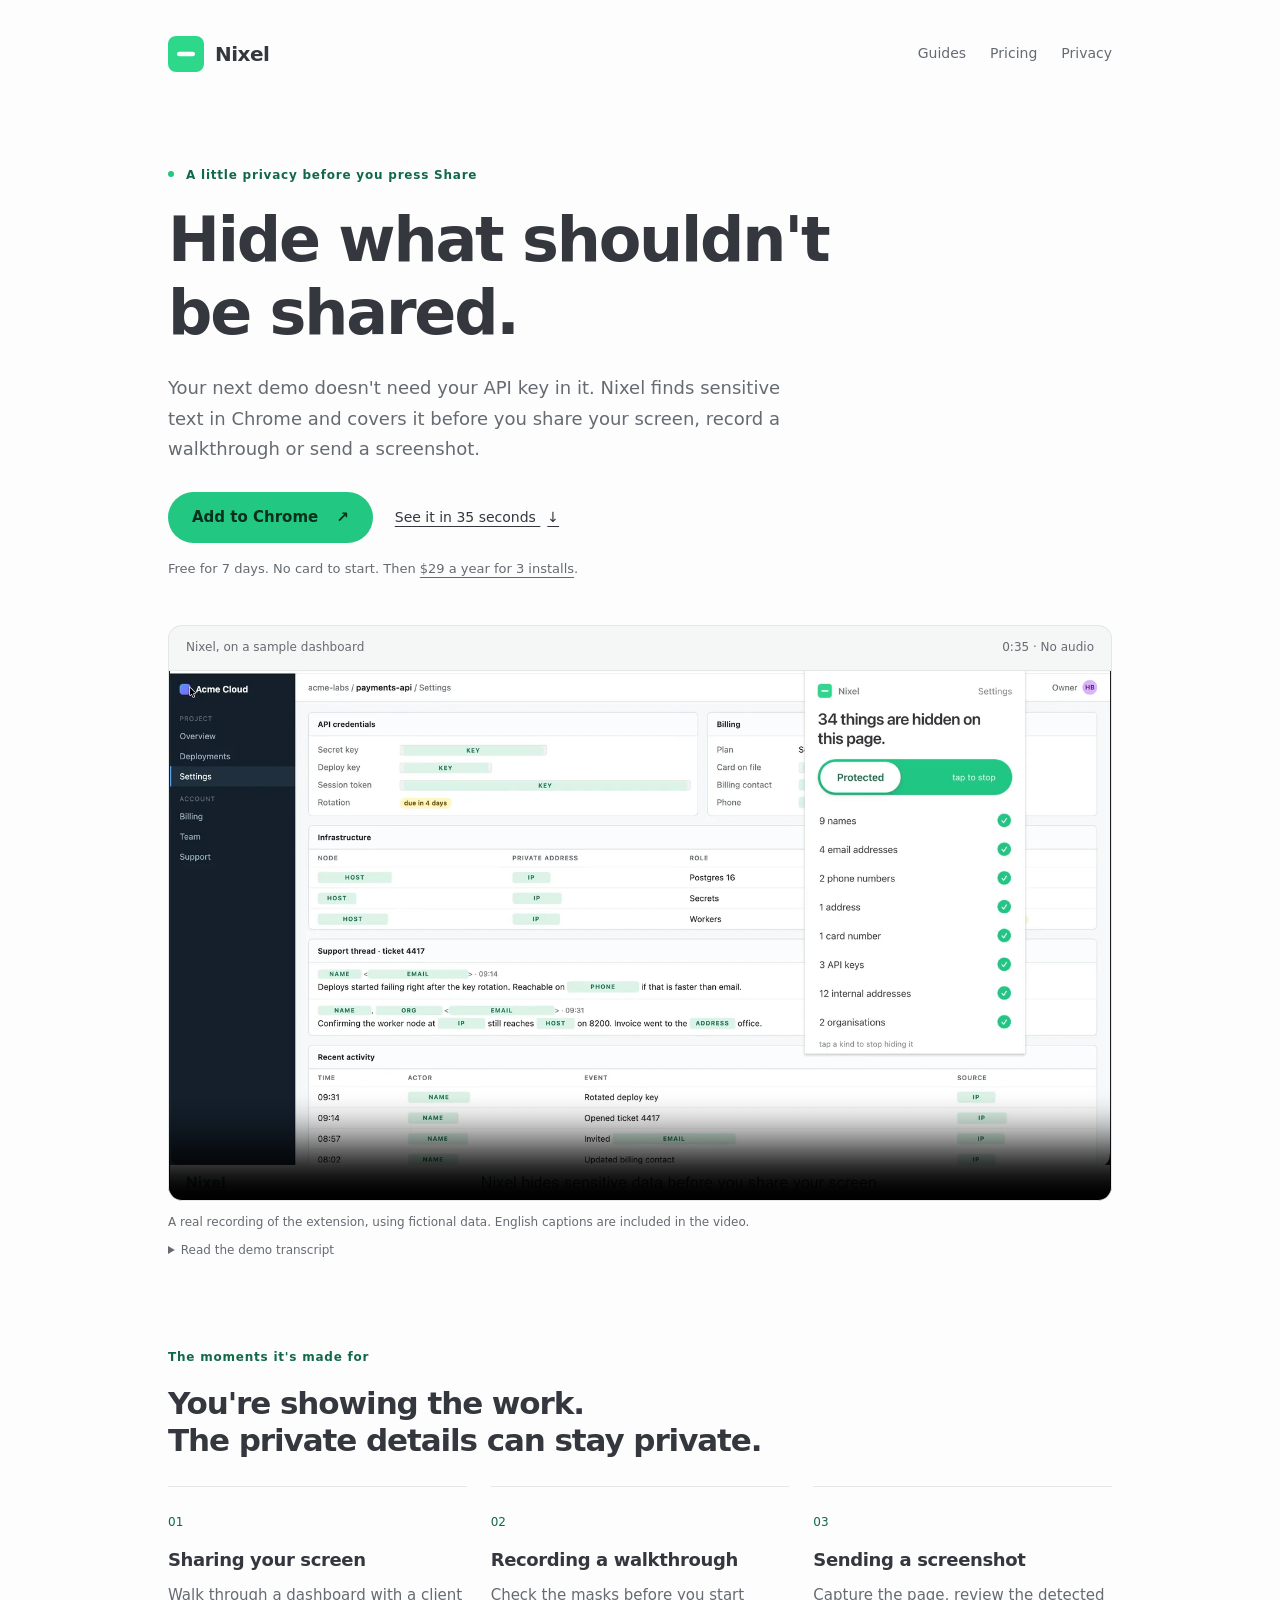
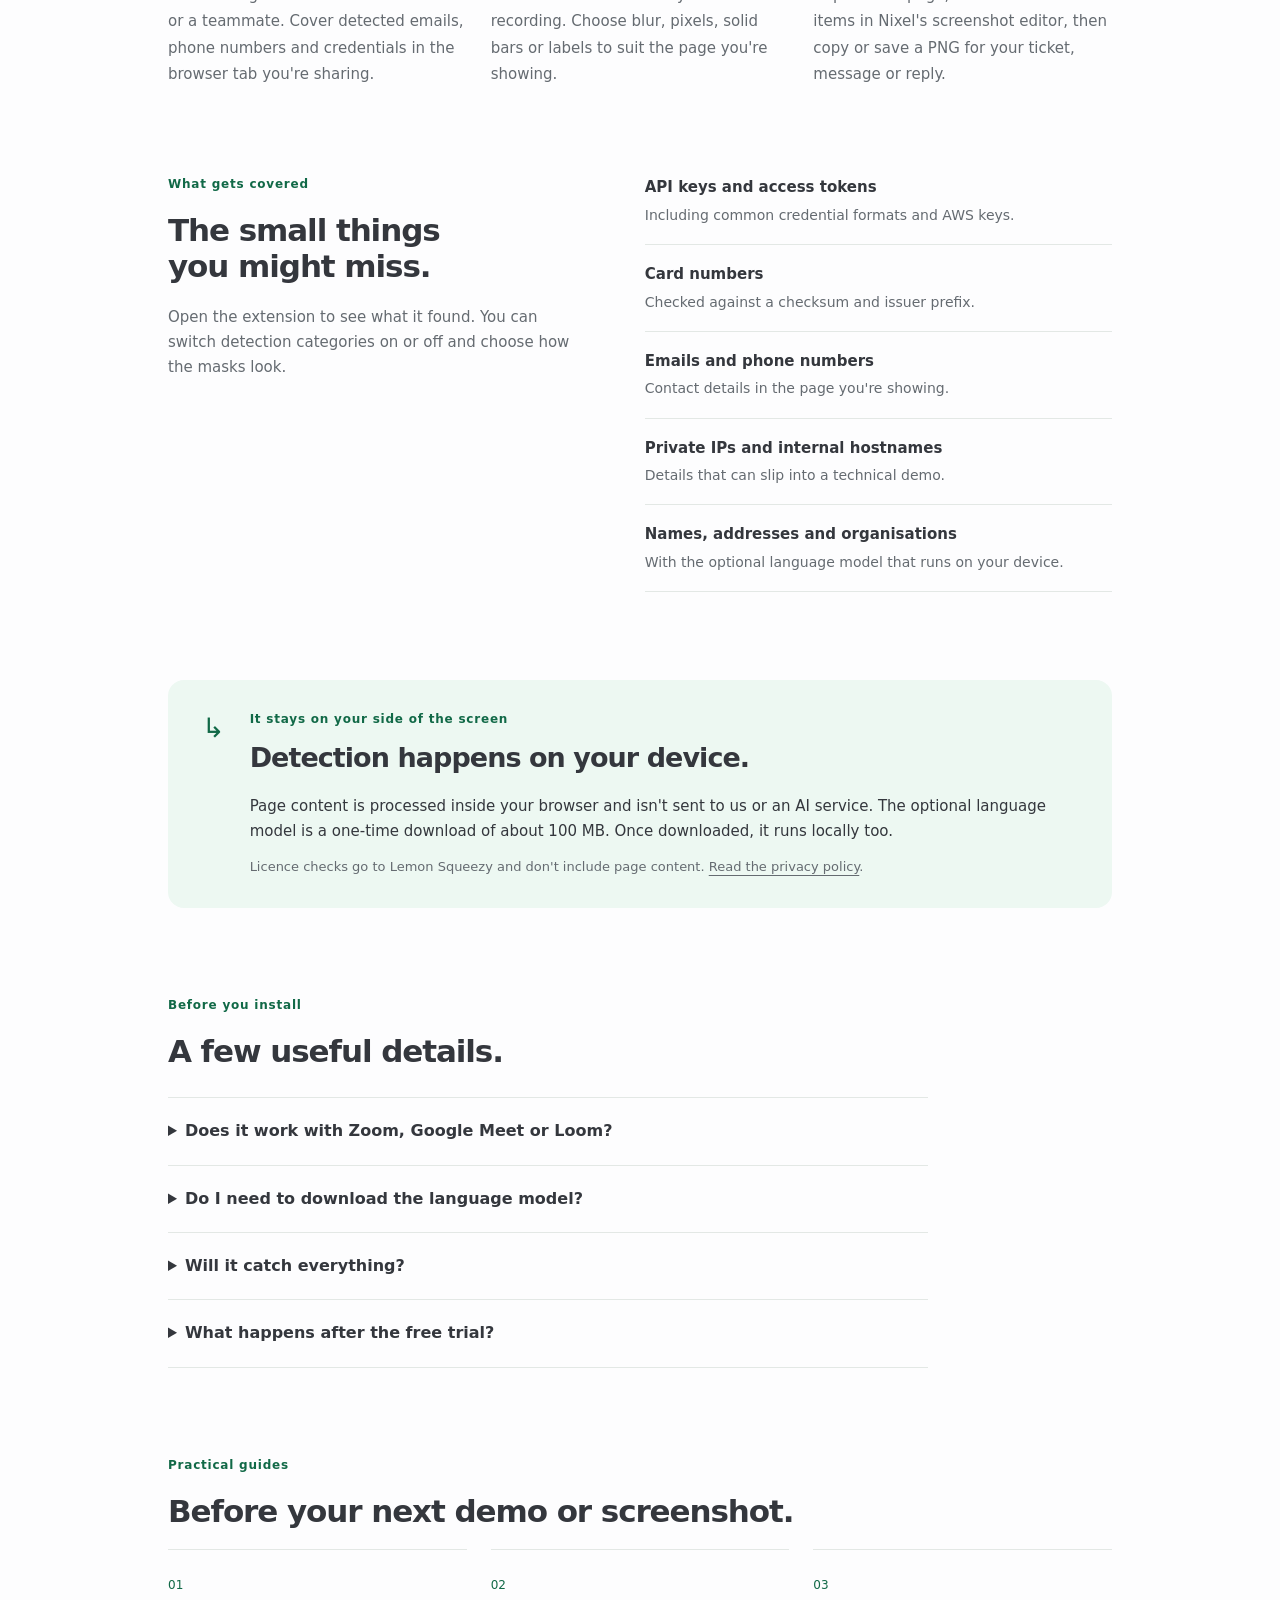
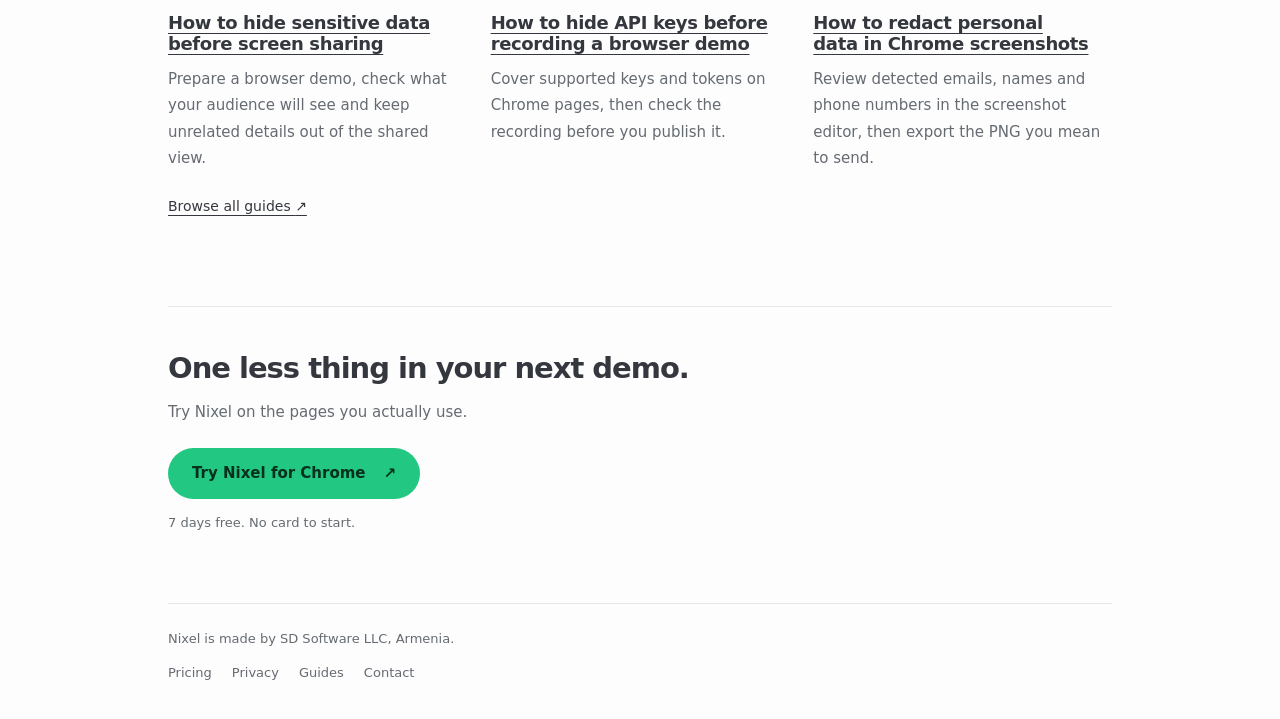
==== commit cdd3facd: "Add practical browser recording and screenshot guides" ====
--- a/index.html
+++ b/index.html
@@ -2,6 +2,7 @@
 <html lang="en">
 <head>
   <meta charset="utf-8" />
+  <meta name="msvalidate.01" content="B4FEDE01873974FC19077A3472C46741" />
   <meta name="viewport" content="width=device-width, initial-scale=1" />
   <title>Nixel: hide sensitive data before screen sharing</title>
   <meta name="description" content="Hide API keys, emails and personal details in Chrome before screen sharing or taking screenshots. Nixel detects sensitive text locally. Try it free for 7 days." />
@@ -25,7 +26,7 @@
   <div class="wrap">
     <header class="site-header">
       <a class="brand" href="/" aria-label="Nixel home"><img src="/assets/favicon.svg" alt="" width="36" height="36" /><b>Nixel</b></a>
-      <nav aria-label="Main navigation"><a href="#demo">Demo</a><a href="/pro">Pricing</a><a href="/privacy">Privacy</a></nav>
+      <nav aria-label="Main navigation"><a href="/guides/">Guides</a><a href="/pro">Pricing</a><a href="/privacy">Privacy</a></nav>
     </header>
     <main id="main">
       <section class="hero" aria-labelledby="hero-title">
@@ -73,10 +74,10 @@
         <details><summary>Will it catch everything?</summary><p>Detection can miss sensitive details or hide text you wanted to show. Nixel works with supported text on web pages; don't rely on it to find text inside images or videos. Review your page and any exported screenshot before sharing.</p></details>
         <details><summary>What happens after the free trial?</summary><p>The trial lasts 7 days and needs no payment card. A licence costs $29 a year and covers 3 installs. <a href="/pro">See pricing and licence details</a>.</p></details>
       </section>
-      <aside class="guide-link"><div><p class="eyebrow">A practical starting point</p><h2><a href="/guides/hide-sensitive-data-screen-sharing/">How to hide sensitive data before screen sharing <span aria-hidden="true">↗</span></a></h2><p>A short checklist for preparing a browser demo, choosing masks and checking what your audience will see.</p></div></aside>
+      <section class="section" aria-labelledby="guides-title"><p class="eyebrow">Practical guides</p><h2 id="guides-title">Before your next demo or screenshot.</h2><div class="cards"><article><span class="number" aria-hidden="true">01</span><h3><a href="/guides/hide-sensitive-data-screen-sharing/">How to hide sensitive data before screen sharing</a></h3><p>Prepare a browser demo, check what your audience will see and keep unrelated details out of the shared view.</p></article><article><span class="number" aria-hidden="true">02</span><h3><a href="/guides/hide-api-keys-screen-recording/">How to hide API keys before recording a browser demo</a></h3><p>Cover supported keys and tokens on Chrome pages, then check the recording before you publish it.</p></article><article><span class="number" aria-hidden="true">03</span><h3><a href="/guides/redact-personal-data-screenshots/">How to redact personal data in Chrome screenshots</a></h3><p>Review detected emails, names and phone numbers in the screenshot editor, then export the PNG you mean to send.</p></article></div><p class="guide-browse"><a href="/guides/">Browse all guides <span aria-hidden="true">↗</span></a></p></section>
       <section class="closing" aria-labelledby="try-title"><h2 id="try-title">One less thing in your next demo.</h2><p>Try Nixel on the pages you actually use.</p><a class="cta" href="https://chromewebstore.google.com/detail/nixel/mhdpmmbcnoakhpaemgpnomjpgklbdapk">Try Nixel for Chrome <span aria-hidden="true">↗</span></a><p class="quiet">7 days free. No card to start.</p></section>
     </main>
-    <footer><p>Nixel is made by SD Software LLC, Armenia.</p><nav aria-label="Footer navigation"><a href="/pro">Pricing</a><a href="/privacy">Privacy</a><a href="/guides/hide-sensitive-data-screen-sharing/">Screen sharing guide</a><a href="mailto:support@nixel.org">Contact</a></nav></footer>
+    <footer><p>Nixel is made by SD Software LLC, Armenia.</p><nav aria-label="Footer navigation"><a href="/pro">Pricing</a><a href="/privacy">Privacy</a><a href="/guides/">Guides</a><a href="mailto:support@nixel.org">Contact</a></nav></footer>
   </div>
 </body>
 </html>
--- a/assets/site.css
+++ b/assets/site.css
@@ -127,3 +127,18 @@
   .brand b { font-size:18px; }
   .desktop-break { display:none; }
 }
+
+.article-figure { margin:30px 0; }
+.article-figure img { display:block; width:100%; height:auto; border:1px solid var(--hair); border-radius:10px; }
+.article-figure figcaption { line-height:1.7; }
+.article-figure>a:focus-visible { display:block; border-radius:10px; }
+.related-guides { border-top:1px solid var(--hair); margin-top:42px; padding-top:4px; }
+.article .related-guides h2 { margin-top:28px; font-size:22px; }
+.article .related-guides li,.article .related-guides p { font-size:15px; }
+.article-install { margin-top:40px; padding-top:20px; border-top:1px solid var(--hair); }
+.guide-index article { padding:28px 0; border-top:1px solid var(--hair); }
+.guide-index article:last-child { border-bottom:1px solid var(--hair); margin-bottom:28px; }
+.guide-index .eyebrow { margin:0 0 10px; font-size:12px; }
+.article .guide-index h2 { margin:0 0 12px; font-size:25px; }
+.article .guide-index p:last-child { margin-bottom:0; color:var(--muted); }
+.guide-browse { margin-top:24px; font-size:14px; }
